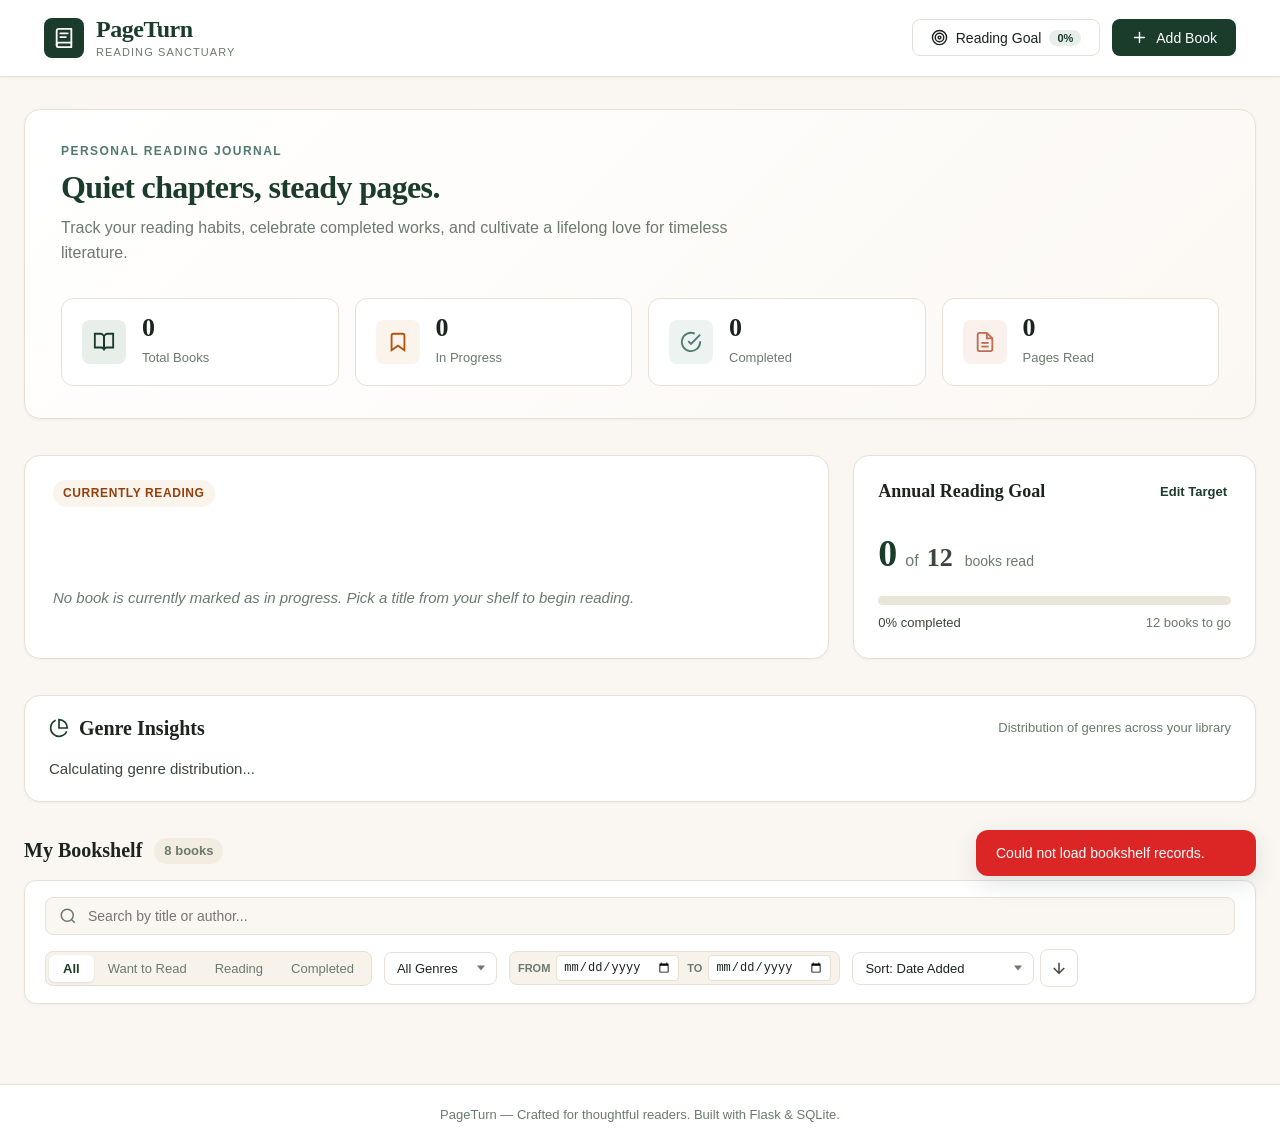
==== templates/index.html @ 0d8c264a "first commit" ====
<!DOCTYPE html>
<html lang="en">
<head>
  <meta charset="UTF-8">
  <meta name="viewport" content="width=device-width, initial-scale=1.0">
  <meta name="description" content="PageTurn — A curated personal reading tracker and bookshelf sanctuary.">
  <title>PageTurn — Reading & Book Tracker</title>
  <link rel="stylesheet" href="/static/css/style.css">
</head>
<body>
  <!-- Header / Navigation -->
  <header class="app-header">
    <div class="header-container">
      <div class="brand">
        <div class="brand-icon">
          <svg viewBox="0 0 24 24" fill="none" stroke="currentColor" stroke-width="2" stroke-linecap="round" stroke-linejoin="round">
            <path d="M4 19.5A2.5 2.5 0 0 1 6.5 17H20"></path>
            <path d="M6.5 2H20v20H6.5A2.5 2.5 0 0 1 4 19.5v-15A2.5 2.5 0 0 1 6.5 2z"></path>
            <path d="M8 7h8"></path>
            <path d="M8 11h6"></path>
          </svg>
        </div>
        <div class="brand-text">
          <h1 class="brand-title">PageTurn</h1>
          <span class="brand-subtitle">Reading Sanctuary</span>
        </div>
      </div>

      <nav class="header-nav">
        <button id="btn-open-goal" class="btn btn-secondary nav-action" title="Manage Reading Goal">
          <svg viewBox="0 0 24 24" fill="none" stroke="currentColor" stroke-width="2" stroke-linecap="round" stroke-linejoin="round">
            <circle cx="12" cy="12" r="10"></circle>
            <circle cx="12" cy="12" r="6"></circle>
            <circle cx="12" cy="12" r="2"></circle>
          </svg>
          <span class="nav-btn-text">Reading Goal</span>
          <span id="nav-goal-pill" class="badge-pill">0%</span>
        </button>

        <button id="btn-open-add-book" class="btn btn-primary nav-action" title="Add a new book">
          <svg viewBox="0 0 24 24" fill="none" stroke="currentColor" stroke-width="2" stroke-linecap="round" stroke-linejoin="round">
            <line x1="12" y1="5" x2="12" y2="19"></line>
            <line x1="5" y1="12" x2="19" y2="12"></line>
          </svg>
          <span class="nav-btn-text">Add Book</span>
        </button>
      </nav>
    </div>
  </header>

  <!-- Main Layout -->
  <main class="main-content">
    <div class="content-container">

      <!-- Hero & Welcome Section -->
      <section class="welcome-section" aria-label="Welcome and summary">
        <div class="welcome-text">
          <div class="welcome-eyebrow">Personal Reading Journal</div>
          <h2 class="welcome-headline">Quiet chapters, steady pages.</h2>
          <p class="welcome-desc">Track your reading habits, celebrate completed works, and cultivate a lifelong love for timeless literature.</p>
        </div>
        <div class="welcome-stats-overview">
          <div class="mini-stat-card">
            <div class="mini-stat-icon icon-forest">
              <svg viewBox="0 0 24 24" fill="none" stroke="currentColor" stroke-width="2"><path d="M2 3h6a4 4 0 0 1 4 4v14a3 3 0 0 0-3-3H2z"></path><path d="M22 3h-6a4 4 0 0 0-4 4v14a3 3 0 0 1 3-3h7z"></path></svg>
            </div>
            <div class="mini-stat-info">
              <span id="stat-total-books" class="mini-stat-number">0</span>
              <span class="mini-stat-label">Total Books</span>
            </div>
          </div>

          <div class="mini-stat-card">
            <div class="mini-stat-icon icon-amber">
              <svg viewBox="0 0 24 24" fill="none" stroke="currentColor" stroke-width="2"><path d="M19 21l-7-5-7 5V5a2 2 0 0 1 2-2h10a2 2 0 0 1 2 2z"></path></svg>
            </div>
            <div class="mini-stat-info">
              <span id="stat-reading-books" class="mini-stat-number">0</span>
              <span class="mini-stat-label">In Progress</span>
            </div>
          </div>

          <div class="mini-stat-card">
            <div class="mini-stat-icon icon-sage">
              <svg viewBox="0 0 24 24" fill="none" stroke="currentColor" stroke-width="2"><path d="M22 11.08V12a10 10 0 1 1-5.93-9.14"></path><polyline points="22 4 12 14.01 9 11.01"></polyline></svg>
            </div>
            <div class="mini-stat-info">
              <span id="stat-completed-books" class="mini-stat-number">0</span>
              <span class="mini-stat-label">Completed</span>
            </div>
          </div>

          <div class="mini-stat-card">
            <div class="mini-stat-icon icon-terracotta">
              <svg viewBox="0 0 24 24" fill="none" stroke="currentColor" stroke-width="2"><path d="M14 2H6a2 2 0 0 0-2 2v16a2 2 0 0 0 2 2h12a2 2 0 0 0 2-2V8z"></path><polyline points="14 2 14 8 20 8"></polyline><line x1="16" y1="13" x2="8" y2="13"></line><line x1="16" y1="17" x2="8" y2="17"></line></svg>
            </div>
            <div class="mini-stat-info">
              <span id="stat-pages-read" class="mini-stat-number">0</span>
              <span class="mini-stat-label">Pages Read</span>
            </div>
          </div>
        </div>
      </section>

      <!-- Dashboard Cards: Continue Reading + Goal & Genre Insights -->
      <section class="dashboard-grid">
        <!-- Continue Reading Hero Card -->
        <div id="continue-reading-card" class="featured-card">
          <div class="featured-card-header">
            <span class="featured-badge">Currently Reading</span>
            <span id="continue-reading-date" class="featured-meta"></span>
          </div>
          <div id="continue-reading-content" class="featured-card-body">
            <!-- Populated dynamically via JS -->
            <div class="featured-empty">
              <p>No book is currently marked as in progress. Pick a title from your shelf to begin reading.</p>
            </div>
          </div>
        </div>

        <!-- Reading Goal Card -->
        <div class="goal-widget-card">
          <div class="widget-header">
            <h3 class="widget-title">Annual Reading Goal</h3>
            <button id="btn-edit-goal-trigger" class="btn-text-action" title="Change Target">Edit Target</button>
          </div>
          <div class="goal-widget-body">
            <div class="goal-progress-container">
              <div class="goal-numbers">
                <span id="goal-completed-count" class="goal-big-num">0</span>
                <span class="goal-divider">of</span>
                <span id="goal-target-count" class="goal-target-num">12</span>
                <span class="goal-unit">books read</span>
              </div>
              <div class="progress-bar-track">
                <div id="goal-progress-fill" class="progress-bar-fill progress-forest" style="width: 0%;"></div>
              </div>
              <div class="goal-status-text">
                <span id="goal-percent-text">0% completed</span>
                <span id="goal-remaining-text" class="text-muted">12 books to go</span>
              </div>
            </div>
          </div>
        </div>
      </section>

      <!-- Genre Insights Section -->
      <section class="genre-insights-section">
        <div class="section-header-compact">
          <div class="section-title-wrap">
            <svg class="section-icon" viewBox="0 0 24 24" fill="none" stroke="currentColor" stroke-width="2"><path d="M21.21 15.89A10 10 0 1 1 8 2.83"></path><path d="M22 12A10 10 0 0 0 12 2v10z"></path></svg>
            <h3 class="section-title">Genre Insights</h3>
          </div>
          <span class="section-caption text-muted">Distribution of genres across your library</span>
        </div>
        <div id="genre-distribution-container" class="genre-chips-container">
          <!-- Populated by JavaScript from statistics API -->
          <div class="loading-placeholder">Calculating genre distribution...</div>
        </div>
      </section>

      <!-- Bookshelf Main Section -->
      <section class="bookshelf-section" aria-label="Personal Bookshelf">
        <div class="bookshelf-header">
          <div class="bookshelf-heading">
            <h3 class="section-title">My Bookshelf</h3>
            <span id="books-count-badge" class="count-badge">8 books</span>
          </div>

          <!-- Controls Bar -->
          <div class="bookshelf-controls">
            <!-- Search Field -->
            <div class="search-input-wrapper">
              <svg class="search-icon" viewBox="0 0 24 24" fill="none" stroke="currentColor" stroke-width="2">
                <circle cx="11" cy="11" r="8"></circle>
                <line x1="21" y1="21" x2="16.65" y2="16.65"></line>
              </svg>
              <input type="text" id="input-search" placeholder="Search by title or author..." autocomplete="off">
              <button id="btn-clear-search" class="btn-clear-icon" style="display: none;" title="Clear search">×</button>
            </div>

            <!-- Filters Group -->
            <div class="filters-cluster">
              <!-- Status Filter Pills -->
              <div class="segmented-control" role="tablist" aria-label="Filter by reading status">
                <button class="seg-btn active" data-status="all">All</button>
                <button class="seg-btn" data-status="Want to Read">Want to Read</button>
                <button class="seg-btn" data-status="Currently Reading">Reading</button>
                <button class="seg-btn" data-status="Completed">Completed</button>
              </div>

              <!-- Genre Select Filter -->
              <div class="select-wrapper">
                <select id="select-genre-filter" aria-label="Filter by Genre">
                  <option value="all">All Genres</option>
                  <option value="Fiction">Fiction</option>
                  <option value="Non-Fiction">Non-Fiction</option>
                  <option value="Sci-Fi">Sci-Fi</option>
                  <option value="Fantasy">Fantasy</option>
                  <option value="Romance">Romance</option>
                  <option value="Mystery">Mystery</option>
                  <option value="History">History</option>
                  <option value="Philosophy">Philosophy</option>
                  <option value="Biography">Biography</option>
                </select>
              </div>

              <!-- Date Range Filter -->
              <div class="date-range-cluster">
                <div class="date-input-wrap">
                  <label for="input-date-start" class="date-label">From</label>
                  <input type="date" id="input-date-start" title="Filter by date added start">
                </div>
                <div class="date-input-wrap">
                  <label for="input-date-end" class="date-label">To</label>
                  <input type="date" id="input-date-end" title="Filter by date added end">
                </div>
                <button id="btn-clear-dates" class="btn-sm btn-subtle" title="Clear Date Range" style="display: none;">Clear Dates</button>
              </div>

              <!-- Sort Field & Direction -->
              <div class="sort-cluster">
                <div class="select-wrapper">
                  <select id="select-sort-by" aria-label="Sort books by">
                    <option value="date_added">Sort: Date Added</option>
                    <option value="title">Sort: Title</option>
                    <option value="author">Sort: Author</option>
                    <option value="progress">Sort: Reading Progress</option>
                  </select>
                </div>
                <button id="btn-toggle-sort-order" class="btn-icon" data-order="desc" title="Toggle Ascending / Descending">
                  <svg id="icon-sort-desc" viewBox="0 0 24 24" fill="none" stroke="currentColor" stroke-width="2">
                    <line x1="12" y1="5" x2="12" y2="19"></line>
                    <polyline points="19 12 12 19 5 12"></polyline>
                  </svg>
                  <svg id="icon-sort-asc" viewBox="0 0 24 24" fill="none" stroke="currentColor" stroke-width="2" style="display: none;">
                    <line x1="12" y1="19" x2="12" y2="5"></line>
                    <polyline points="5 12 12 5 19 12"></polyline>
                  </svg>
                </button>
              </div>

              <!-- Reset All Filters -->
              <button id="btn-reset-filters" class="btn-sm btn-subtle" style="display: none;">Reset Filters</button>
            </div>
          </div>
        </div>

        <!-- Books Grid Container -->
        <div id="bookshelf-grid" class="books-grid" aria-live="polite">
          <!-- Populated by JavaScript -->
        </div>

        <!-- Empty State -->
        <div id="bookshelf-empty-state" class="empty-state-card" style="display: none;">
          <div class="empty-state-icon">
            <svg viewBox="0 0 24 24" fill="none" stroke="currentColor" stroke-width="1.5">
              <path d="M4 19.5A2.5 2.5 0 0 1 6.5 17H20"></path>
              <path d="M6.5 2H20v20H6.5A2.5 2.5 0 0 1 4 19.5v-15A2.5 2.5 0 0 1 6.5 2z"></path>
            </svg>
          </div>
          <h4 id="empty-state-title" class="empty-state-title">No books match your criteria</h4>
          <p id="empty-state-message" class="empty-state-desc">Try clearing your search query or relaxing your active filters to see your books.</p>
          <div class="empty-state-actions">
            <button id="btn-empty-clear-filters" class="btn btn-secondary">Clear All Filters</button>
            <button id="btn-empty-add-book" class="btn btn-primary">+ Add New Book</button>
          </div>
        </div>
      </section>

    </div>
  </main>

  <!-- Footer -->
  <footer class="app-footer">
    <div class="footer-container">
      <p class="footer-text">PageTurn — Crafted for thoughtful readers. Built with Flask &amp; SQLite.</p>
    </div>
  </footer>

  <!-- MODAL: Add / Edit Book -->
  <div id="modal-book" class="modal-backdrop" aria-hidden="true" role="dialog" aria-labelledby="modal-book-title">
    <div class="modal-sheet">
      <div class="modal-header">
        <h3 id="modal-book-title" class="modal-title">Add New Book</h3>
        <button id="btn-close-book-modal" class="modal-close-btn" aria-label="Close modal">&times;</button>
      </div>
      <form id="form-book" class="modal-body">
        <input type="hidden" id="book-form-id" value="">

        <div class="form-row">
          <div class="form-group flex-2">
            <label for="book-input-title" class="form-label">Book Title <span class="required">*</span></label>
            <input type="text" id="book-input-title" class="form-control" required placeholder="e.g. The Picture of Dorian Gray">
            <span class="form-error" id="error-title"></span>
          </div>
          <div class="form-group flex-2">
            <label for="book-input-author" class="form-label">Author <span class="required">*</span></label>
            <input type="text" id="book-input-author" class="form-control" required placeholder="e.g. Oscar Wilde">
            <span class="form-error" id="error-author"></span>
          </div>
        </div>

        <div class="form-row">
          <div class="form-group flex-1">
            <label for="book-input-genre" class="form-label">Genre <span class="required">*</span></label>
            <select id="book-input-genre" class="form-control" required>
              <option value="Fiction">Fiction</option>
              <option value="Non-Fiction">Non-Fiction</option>
              <option value="Sci-Fi">Sci-Fi</option>
              <option value="Fantasy">Fantasy</option>
              <option value="Romance">Romance</option>
              <option value="Mystery">Mystery</option>
              <option value="History">History</option>
              <option value="Philosophy">Philosophy</option>
              <option value="Biography">Biography</option>
            </select>
          </div>
          <div class="form-group flex-1">
            <label for="book-input-total-pages" class="form-label">Total Pages <span class="required">*</span></label>
            <input type="number" id="book-input-total-pages" class="form-control" min="1" max="50000" required placeholder="e.g. 320">
            <span class="form-error" id="error-total-pages"></span>
          </div>
          <div class="form-group flex-1">
            <label for="book-input-current-page" class="form-label">Current Page</label>
            <input type="number" id="book-input-current-page" class="form-control" min="0" value="0" placeholder="0">
            <span class="form-error" id="error-current-page"></span>
          </div>
        </div>

        <div class="form-row">
          <div class="form-group flex-1">
            <label for="book-input-status" class="form-label">Reading Status</label>
            <select id="book-input-status" class="form-control">
              <option value="Want to Read">Want to Read</option>
              <option value="Currently Reading">Currently Reading</option>
              <option value="Completed">Completed</option>
            </select>
          </div>
          <div class="form-group flex-1">
            <label for="book-input-date-added" class="form-label">Date Added</label>
            <input type="date" id="book-input-date-added" class="form-control">
          </div>
          <div class="form-group flex-1">
            <label for="book-input-rating" class="form-label">Rating (Optional)</label>
            <select id="book-input-rating" class="form-control">
              <option value="">No rating yet</option>
              <option value="5">⭐⭐⭐⭐⭐ (5 / 5)</option>
              <option value="4">⭐⭐⭐⭐ (4 / 5)</option>
              <option value="3">⭐⭐⭐ (3 / 5)</option>
              <option value="2">⭐⭐ (2 / 5)</option>
              <option value="1">⭐ (1 / 5)</option>
            </select>
          </div>
        </div>

        <div class="form-group">
          <label class="form-label">Cover Palette Style</label>
          <div class="cover-style-picker">
            <label class="style-choice">
              <input type="radio" name="cover_style" value="forest" checked>
              <span class="palette-swatch swatch-forest" title="Forest Green"></span>
              <span class="swatch-name">Forest</span>
            </label>
            <label class="style-choice">
              <input type="radio" name="cover_style" value="terracotta">
              <span class="palette-swatch swatch-terracotta" title="Terracotta"></span>
              <span class="swatch-name">Terracotta</span>
            </label>
            <label class="style-choice">
              <input type="radio" name="cover_style" value="navy">
              <span class="palette-swatch swatch-navy" title="Deep Navy"></span>
              <span class="swatch-name">Navy</span>
            </label>
            <label class="style-choice">
              <input type="radio" name="cover_style" value="amber">
              <span class="palette-swatch swatch-amber" title="Warm Amber"></span>
              <span class="swatch-name">Amber</span>
            </label>
            <label class="style-choice">
              <input type="radio" name="cover_style" value="plum">
              <span class="palette-swatch swatch-plum" title="Rich Plum"></span>
              <span class="swatch-name">Plum</span>
            </label>
            <label class="style-choice">
              <input type="radio" name="cover_style" value="sage">
              <span class="palette-swatch swatch-sage" title="Muted Sage"></span>
              <span class="swatch-name">Sage</span>
            </label>
            <label class="style-choice">
              <input type="radio" name="cover_style" value="slate">
              <span class="palette-swatch swatch-slate" title="Slate Gray"></span>
              <span class="swatch-name">Slate</span>
            </label>
          </div>
        </div>

        <div class="form-group">
          <label for="book-input-notes" class="form-label">Notes &amp; Reflections (Optional)</label>
          <textarea id="book-input-notes" class="form-control" rows="2" placeholder="Favorite quotes, key takeaways, or reading context..."></textarea>
        </div>

        <div class="modal-footer">
          <button type="button" id="btn-cancel-book-modal" class="btn btn-secondary">Cancel</button>
          <button type="submit" id="btn-save-book" class="btn btn-primary">Save Book</button>
        </div>
      </form>
    </div>
  </div>

  <!-- MODAL: Quick Update Progress -->
  <div id="modal-progress" class="modal-backdrop" aria-hidden="true" role="dialog" aria-labelledby="modal-progress-title">
    <div class="modal-sheet modal-sm">
      <div class="modal-header">
        <h3 id="modal-progress-title" class="modal-title">Update Reading Progress</h3>
        <button id="btn-close-progress-modal" class="modal-close-btn" aria-label="Close modal">&times;</button>
      </div>
      <form id="form-progress" class="modal-body">
        <input type="hidden" id="progress-book-id" value="">
        <div class="progress-modal-book-info">
          <h4 id="progress-book-title" class="progress-title">Book Title</h4>
          <span id="progress-book-author" class="progress-author text-muted">Author Name</span>
        </div>

        <div class="form-group">
          <div class="progress-preview-bar-wrap">
            <div class="progress-preview-labels">
              <span id="progress-preview-pages">Page 0 of 0</span>
              <span id="progress-preview-percent" class="fw-semibold">0%</span>
            </div>
            <div class="progress-bar-track">
              <div id="progress-preview-fill" class="progress-bar-fill progress-forest" style="width: 0%;"></div>
            </div>
          </div>
        </div>

        <div class="form-group">
          <label for="progress-input-page" class="form-label">Current Page Number</label>
          <input type="number" id="progress-input-page" class="form-control text-center text-lg" min="0" required>
          <span class="form-error" id="error-progress-page"></span>
        </div>

        <!-- Quick increment buttons -->
        <div class="quick-increment-buttons">
          <button type="button" class="btn-sm btn-subtle" onclick="adjustProgressPage(-20)">-20</button>
          <button type="button" class="btn-sm btn-subtle" onclick="adjustProgressPage(-5)">-5</button>
          <button type="button" class="btn-sm btn-subtle" onclick="adjustProgressPage(5)">+5</button>
          <button type="button" class="btn-sm btn-subtle" onclick="adjustProgressPage(20)">+20</button>
          <button type="button" class="btn-sm btn-subtle" onclick="setProgressPageToTotal()">Finish</button>
        </div>

        <div class="modal-footer">
          <button type="button" id="btn-cancel-progress-modal" class="btn btn-secondary">Cancel</button>
          <button type="submit" id="btn-save-progress" class="btn btn-primary">Save Progress</button>
        </div>
      </form>
    </div>
  </div>

  <!-- MODAL: Reading Goal -->
  <div id="modal-goal" class="modal-backdrop" aria-hidden="true" role="dialog" aria-labelledby="modal-goal-title">
    <div class="modal-sheet modal-sm">
      <div class="modal-header">
        <h3 id="modal-goal-title" class="modal-title">Reading Goal</h3>
        <button id="btn-close-goal-modal" class="modal-close-btn" aria-label="Close modal">&times;</button>
      </div>
      <form id="form-goal" class="modal-body">
        <p class="text-muted text-sm">Set your target number of books to complete for the year.</p>
        <div class="form-group">
          <label for="goal-input-target" class="form-label">Target Number of Books</label>
          <input type="number" id="goal-input-target" class="form-control text-center text-lg" min="1" max="1000" required value="12">
          <span class="form-error" id="error-goal-target"></span>
        </div>

        <div class="modal-footer">
          <button type="button" id="btn-cancel-goal-modal" class="btn btn-secondary">Cancel</button>
          <button type="submit" id="btn-save-goal" class="btn btn-primary">Update Goal</button>
        </div>
      </form>
    </div>
  </div>

  <!-- MODAL: Confirm Delete -->
  <div id="modal-delete" class="modal-backdrop" aria-hidden="true" role="dialog" aria-labelledby="modal-delete-title">
    <div class="modal-sheet modal-sm">
      <div class="modal-header">
        <h3 id="modal-delete-title" class="modal-title">Remove Book</h3>
        <button id="btn-close-delete-modal" class="modal-close-btn" aria-label="Close modal">&times;</button>
      </div>
      <div class="modal-body">
        <p>Are you sure you want to remove <strong id="delete-book-title"></strong> from your library? This action cannot be undone.</p>
        <input type="hidden" id="delete-book-id" value="">
      </div>
      <div class="modal-footer">
        <button type="button" id="btn-cancel-delete" class="btn btn-secondary">Cancel</button>
        <button type="button" id="btn-confirm-delete" class="btn btn-danger">Delete Book</button>
      </div>
    </div>
  </div>

  <!-- Toast Container -->
  <div id="toast-container" class="toast-container" aria-live="assertive"></div>

  <!-- Scripts -->
  <script src="/static/js/app.js"></script>
</body>
</html>
---- static/css/style.css ----
/* ==========================================================================
   PageTurn — Reading & Book Tracker Design System
   Visual Identity: Warm Ivory, Deep Forest Green, Muted Sage & Terracotta
   ========================================================================== */

:root {
  /* Surface & Background */
  --bg-page: #FAF7F2;
  --bg-surface: #FFFFFF;
  --bg-subtle: #F3ECE1;
  --bg-alt: #F7F3EB;
  --border-color: #E8E0D5;
  --border-focus: #52796F;

  /* Brand Typography & Ink */
  --text-main: #1D231F;
  --text-body: #3B463E;
  --text-muted: #6B7A6F;
  --text-subtle: #94A398;
  --text-on-dark: #FFFFFF;

  /* Primary Palette */
  --forest-primary: #1B3B2B;
  --forest-hover: #142E21;
  --forest-light: #E8EFEA;
  
  --sage-accent: #52796F;
  --sage-hover: #3E5F56;
  --sage-light: #EDF3F0;

  --terracotta-accent: #C06C54;
  --terracotta-hover: #A65741;
  --terracotta-light: #FAF0EC;

  --amber-accent: #D4A373;
  --amber-light: #FAF4ED;

  /* Status Tokens */
  --status-want-bg: #EAEFF2;
  --status-want-text: #334E68;
  --status-reading-bg: #FEF3C7;
  --status-reading-text: #92400E;
  --status-completed-bg: #DCFCE7;
  --status-completed-text: #166534;

  /* Cover Palette Variations */
  --cover-forest: #1B3B2B;
  --cover-terracotta: #A84E38;
  --cover-navy: #1E3048;
  --cover-amber: #B87D3B;
  --cover-plum: #5A2A4A;
  --cover-sage: #456B5F;
  --cover-slate: #3B4856;

  /* Typography */
  --font-serif: "Newsreader", "Playfair Display", "Merriweather", "Georgia", serif;
  --font-sans: "Inter", -apple-system, BlinkMacSystemFont, "Segoe UI", Roboto, Helvetica, Arial, sans-serif;

  /* Shadows & Radii */
  --radius-xs: 4px;
  --radius-sm: 8px;
  --radius-md: 12px;
  --radius-lg: 16px;
  --radius-xl: 20px;
  --radius-pill: 9999px;

  --shadow-sm: 0 1px 3px rgba(27, 59, 43, 0.05);
  --shadow-md: 0 4px 12px rgba(27, 59, 43, 0.08);
  --shadow-lg: 0 8px 24px rgba(27, 59, 43, 0.12);
  --shadow-cover: 2px 4px 12px rgba(0, 0, 0, 0.18), -1px 0 3px rgba(0, 0, 0, 0.1);

  --transition-fast: 0.15s ease;
  --transition-normal: 0.25s ease;
}

/* Base Reset & Document */
*, *::before, *::after {
  box-sizing: border-box;
  margin: 0;
  padding: 0;
}

body {
  font-family: var(--font-sans);
  background-color: var(--bg-page);
  color: var(--text-body);
  line-height: 1.6;
  font-size: 15px;
  min-height: 100vh;
  display: flex;
  flex-direction: column;
  -webkit-font-smoothing: antialiased;
}

/* Typography Helpers */
h1, h2, h3, h4, .serif-title {
  font-family: var(--font-serif);
  color: var(--text-main);
  font-weight: 600;
  line-height: 1.25;
}

.text-muted {
  color: var(--text-muted);
}

.text-sm {
  font-size: 13px;
}

.text-lg {
  font-size: 18px;
}

.text-center {
  text-align: center;
}

.fw-semibold {
  font-weight: 600;
}

/* Header */
.app-header {
  background: var(--bg-surface);
  border-bottom: 1px solid var(--border-color);
  position: sticky;
  top: 0;
  z-index: 50;
  box-shadow: var(--shadow-sm);
}

.header-container {
  max-width: 1240px;
  margin: 0 auto;
  padding: 14px 24px;
  display: flex;
  align-items: center;
  justify-content: space-between;
}

.brand {
  display: flex;
  align-items: center;
  gap: 12px;
  text-decoration: none;
}

.brand-icon {
  width: 40px;
  height: 40px;
  border-radius: var(--radius-sm);
  background: var(--forest-primary);
  color: #FFFFFF;
  display: flex;
  align-items: center;
  justify-content: center;
}

.brand-icon svg {
  width: 22px;
  height: 22px;
}

.brand-title {
  font-size: 24px;
  letter-spacing: -0.02em;
  color: var(--forest-primary);
}

.brand-subtitle {
  font-size: 11px;
  text-transform: uppercase;
  letter-spacing: 0.1em;
  color: var(--text-muted);
  display: block;
}

.header-nav {
  display: flex;
  align-items: center;
  gap: 12px;
}

.nav-action {
  display: inline-flex;
  align-items: center;
  gap: 8px;
  padding: 8px 16px;
  font-size: 14px;
  border-radius: var(--radius-pill);
}

.nav-action svg {
  width: 17px;
  height: 17px;
}

.badge-pill {
  background: var(--forest-light);
  color: var(--forest-primary);
  font-size: 11px;
  font-weight: 700;
  padding: 2px 8px;
  border-radius: var(--radius-pill);
}

/* Buttons */
.btn {
  display: inline-flex;
  align-items: center;
  justify-content: center;
  font-family: var(--font-sans);
  font-weight: 500;
  font-size: 14px;
  padding: 9px 18px;
  border-radius: var(--radius-sm);
  border: 1px solid transparent;
  cursor: pointer;
  transition: all var(--transition-fast);
  text-decoration: none;
}

.btn-primary {
  background-color: var(--forest-primary);
  color: #FFFFFF;
}

.btn-primary:hover {
  background-color: var(--forest-hover);
  box-shadow: var(--shadow-sm);
}

.btn-secondary {
  background-color: var(--bg-surface);
  border-color: var(--border-color);
  color: var(--text-main);
}

.btn-secondary:hover {
  background-color: var(--bg-subtle);
  border-color: #D6CBC0;
}

.btn-subtle {
  background: transparent;
  border: 1px solid var(--border-color);
  color: var(--text-body);
}

.btn-subtle:hover {
  background-color: var(--bg-subtle);
}

.btn-danger {
  background-color: #DC2626;
  color: #FFFFFF;
}

.btn-danger:hover {
  background-color: #B91C1C;
}

.btn-sm {
  padding: 6px 12px;
  font-size: 12px;
  border-radius: var(--radius-sm);
  cursor: pointer;
  font-weight: 500;
}

.btn-icon {
  width: 38px;
  height: 38px;
  display: inline-flex;
  align-items: center;
  justify-content: center;
  border: 1px solid var(--border-color);
  background: var(--bg-surface);
  border-radius: var(--radius-sm);
  cursor: pointer;
  color: var(--text-body);
  transition: all var(--transition-fast);
}

.btn-icon:hover {
  background: var(--bg-subtle);
}

.btn-icon svg {
  width: 18px;
  height: 18px;
}

.btn-text-action {
  background: none;
  border: none;
  color: var(--forest-primary);
  font-weight: 600;
  font-size: 13px;
  cursor: pointer;
  padding: 4px;
}

.btn-text-action:hover {
  text-decoration: underline;
}

/* Layout */
.main-content {
  flex: 1;
  padding: 32px 24px 60px;
}

.content-container {
  max-width: 1240px;
  margin: 0 auto;
  display: flex;
  flex-direction: column;
  gap: 36px;
}

/* Welcome Section */
.welcome-section {
  display: flex;
  flex-direction: column;
  gap: 24px;
  background: linear-gradient(135deg, #FFFFFF 0%, #FBF8F3 100%);
  border: 1px solid var(--border-color);
  border-radius: var(--radius-lg);
  padding: 32px 36px;
  box-shadow: var(--shadow-sm);
}

.welcome-eyebrow {
  font-size: 12px;
  text-transform: uppercase;
  letter-spacing: 0.12em;
  color: var(--sage-accent);
  font-weight: 600;
  margin-bottom: 6px;
}

.welcome-headline {
  font-size: 32px;
  letter-spacing: -0.02em;
  margin-bottom: 8px;
  color: var(--forest-primary);
}

.welcome-desc {
  color: var(--text-muted);
  max-width: 680px;
  font-size: 16px;
}

.welcome-stats-overview {
  display: grid;
  grid-template-columns: repeat(auto-fit, minmax(200px, 1fr));
  gap: 16px;
  margin-top: 8px;
}

.mini-stat-card {
  background: var(--bg-surface);
  border: 1px solid var(--border-color);
  border-radius: var(--radius-md);
  padding: 16px 20px;
  display: flex;
  align-items: center;
  gap: 16px;
  transition: transform var(--transition-fast), box-shadow var(--transition-fast);
}

.mini-stat-card:hover {
  transform: translateY(-2px);
  box-shadow: var(--shadow-md);
}

.mini-stat-icon {
  width: 44px;
  height: 44px;
  border-radius: var(--radius-sm);
  display: flex;
  align-items: center;
  justify-content: center;
  flex-shrink: 0;
}

.mini-stat-icon svg {
  width: 22px;
  height: 22px;
}

.icon-forest { background: var(--forest-light); color: var(--forest-primary); }
.icon-amber { background: var(--amber-light); color: #B45309; }
.icon-sage { background: var(--sage-light); color: var(--sage-accent); }
.icon-terracotta { background: var(--terracotta-light); color: var(--terracotta-accent); }

.mini-stat-number {
  font-family: var(--font-serif);
  font-size: 26px;
  font-weight: 600;
  color: var(--text-main);
  line-height: 1;
  display: block;
  margin-bottom: 4px;
}

.mini-stat-label {
  font-size: 13px;
  color: var(--text-muted);
  font-weight: 500;
}

/* Dashboard Grid: Continue Reading & Goal */
.dashboard-grid {
  display: grid;
  grid-template-columns: 2fr 1fr;
  gap: 24px;
}

@media (max-width: 900px) {
  .dashboard-grid {
    grid-template-columns: 1fr;
  }
}

.featured-card {
  background: var(--bg-surface);
  border: 1px solid var(--border-color);
  border-radius: var(--radius-lg);
  padding: 24px 28px;
  box-shadow: var(--shadow-sm);
  display: flex;
  flex-direction: column;
  justify-content: space-between;
}

.featured-card-header {
  display: flex;
  align-items: center;
  justify-content: space-between;
  margin-bottom: 20px;
}

.featured-badge {
  background: var(--amber-light);
  color: #92400E;
  font-size: 12px;
  font-weight: 700;
  text-transform: uppercase;
  letter-spacing: 0.05em;
  padding: 4px 10px;
  border-radius: var(--radius-pill);
}

.featured-meta {
  font-size: 12px;
  color: var(--text-muted);
}

.featured-card-body {
  display: flex;
  gap: 24px;
  align-items: center;
}

.featured-empty {
  padding: 24px 0;
  color: var(--text-muted);
  font-style: italic;
}

.featured-book-item {
  display: flex;
  gap: 24px;
  width: 100%;
}

.featured-book-cover {
  width: 110px;
  height: 160px;
  border-radius: 4px;
  flex-shrink: 0;
  box-shadow: var(--shadow-cover);
  display: flex;
  flex-direction: column;
  justify-content: space-between;
  padding: 12px;
  color: #FFFFFF;
  position: relative;
  overflow: hidden;
}

.featured-book-info {
  flex: 1;
  display: flex;
  flex-direction: column;
  justify-content: center;
  gap: 8px;
}

.featured-book-title {
  font-size: 22px;
  color: var(--forest-primary);
}

.featured-book-author {
  font-size: 14px;
  color: var(--text-muted);
}

.featured-book-progress-wrap {
  margin: 8px 0 14px;
}

.featured-progress-stats {
  display: flex;
  justify-content: space-between;
  font-size: 13px;
  margin-bottom: 6px;
}

/* Goal Card */
.goal-widget-card {
  background: var(--bg-surface);
  border: 1px solid var(--border-color);
  border-radius: var(--radius-lg);
  padding: 24px;
  box-shadow: var(--shadow-sm);
  display: flex;
  flex-direction: column;
  justify-content: space-between;
}

.widget-header {
  display: flex;
  align-items: center;
  justify-content: space-between;
  margin-bottom: 20px;
}

.widget-title {
  font-size: 18px;
}

.goal-numbers {
  display: flex;
  align-items: baseline;
  gap: 8px;
  margin-bottom: 12px;
}

.goal-big-num {
  font-family: var(--font-serif);
  font-size: 38px;
  font-weight: 700;
  color: var(--forest-primary);
}

.goal-divider {
  color: var(--text-muted);
  font-size: 16px;
}

.goal-target-num {
  font-family: var(--font-serif);
  font-size: 26px;
  font-weight: 600;
  color: var(--text-body);
}

.goal-unit {
  font-size: 14px;
  color: var(--text-muted);
  margin-left: 4px;
}

.goal-status-text {
  display: flex;
  justify-content: space-between;
  font-size: 13px;
  font-weight: 500;
  margin-top: 8px;
}

/* Progress Bars */
.progress-bar-track {
  width: 100%;
  height: 9px;
  background: #EBE4D8;
  border-radius: var(--radius-pill);
  overflow: hidden;
  position: relative;
}

.progress-bar-fill {
  height: 100%;
  border-radius: var(--radius-pill);
  transition: width 0.4s ease;
}

.progress-forest { background-color: var(--forest-primary); }
.progress-amber { background-color: #D97706; }
.progress-completed { background-color: #166534; }

/* Genre Insights Section */
.genre-insights-section {
  background: var(--bg-surface);
  border: 1px solid var(--border-color);
  border-radius: var(--radius-lg);
  padding: 20px 24px;
  box-shadow: var(--shadow-sm);
}

.section-header-compact {
  display: flex;
  align-items: center;
  justify-content: space-between;
  margin-bottom: 16px;
  flex-wrap: wrap;
  gap: 8px;
}

.section-title-wrap {
  display: flex;
  align-items: center;
  gap: 10px;
}

.section-icon {
  width: 20px;
  height: 20px;
  color: var(--forest-primary);
}

.section-title {
  font-size: 20px;
}

.section-caption {
  font-size: 13px;
}

.genre-chips-container {
  display: flex;
  flex-wrap: wrap;
  gap: 12px;
}

.genre-chip {
  background: var(--bg-alt);
  border: 1px solid var(--border-color);
  border-radius: var(--radius-sm);
  padding: 8px 14px;
  display: flex;
  align-items: center;
  gap: 10px;
  font-size: 13px;
  font-weight: 500;
  color: var(--text-body);
  transition: all var(--transition-fast);
}

.genre-chip:hover {
  background: var(--bg-subtle);
  border-color: #D6CBC0;
}

.genre-chip-badge {
  background: var(--forest-primary);
  color: #FFFFFF;
  font-size: 11px;
  font-weight: 700;
  padding: 2px 7px;
  border-radius: var(--radius-pill);
}

/* Bookshelf Main */
.bookshelf-section {
  display: flex;
  flex-direction: column;
  gap: 20px;
}

.bookshelf-header {
  display: flex;
  flex-direction: column;
  gap: 16px;
}

.bookshelf-heading {
  display: flex;
  align-items: center;
  gap: 12px;
}

.count-badge {
  background: var(--bg-subtle);
  color: var(--text-muted);
  font-size: 13px;
  font-weight: 600;
  padding: 3px 10px;
  border-radius: var(--radius-pill);
}

/* Controls Bar */
.bookshelf-controls {
  display: flex;
  flex-direction: column;
  gap: 14px;
  background: var(--bg-surface);
  border: 1px solid var(--border-color);
  border-radius: var(--radius-md);
  padding: 16px 20px;
  box-shadow: var(--shadow-sm);
}

.search-input-wrapper {
  position: relative;
  display: flex;
  align-items: center;
}

.search-icon {
  position: absolute;
  left: 14px;
  width: 18px;
  height: 18px;
  color: var(--text-muted);
  pointer-events: none;
}

.search-input-wrapper input {
  width: 100%;
  padding: 10px 38px 10px 42px;
  font-size: 14px;
  border: 1px solid var(--border-color);
  border-radius: var(--radius-sm);
  background: var(--bg-page);
  color: var(--text-main);
  outline: none;
  transition: border-color var(--transition-fast);
}

.search-input-wrapper input:focus {
  border-color: var(--forest-primary);
  background: #FFFFFF;
}

.btn-clear-icon {
  position: absolute;
  right: 12px;
  background: none;
  border: none;
  font-size: 18px;
  color: var(--text-muted);
  cursor: pointer;
  line-height: 1;
}

.filters-cluster {
  display: flex;
  flex-wrap: wrap;
  align-items: center;
  gap: 12px;
}

/* Segmented Control */
.segmented-control {
  display: inline-flex;
  background: var(--bg-alt);
  padding: 3px;
  border-radius: var(--radius-sm);
  border: 1px solid var(--border-color);
}

.seg-btn {
  background: none;
  border: none;
  padding: 6px 14px;
  font-size: 13px;
  font-weight: 500;
  color: var(--text-muted);
  border-radius: 6px;
  cursor: pointer;
  transition: all var(--transition-fast);
}

.seg-btn.active {
  background: #FFFFFF;
  color: var(--forest-primary);
  font-weight: 600;
  box-shadow: 0 1px 3px rgba(0, 0, 0, 0.08);
}

/* Select Dropdown */
.select-wrapper {
  position: relative;
}

.select-wrapper select {
  appearance: none;
  background: var(--bg-surface);
  border: 1px solid var(--border-color);
  border-radius: var(--radius-sm);
  padding: 8px 32px 8px 12px;
  font-size: 13px;
  color: var(--text-main);
  cursor: pointer;
  outline: none;
}

.select-wrapper select:focus {
  border-color: var(--forest-primary);
}

.select-wrapper::after {
  content: "";
  position: absolute;
  right: 12px;
  top: 50%;
  transform: translateY(-50%);
  width: 0;
  height: 0;
  border-left: 4px solid transparent;
  border-right: 4px solid transparent;
  border-top: 5px solid var(--text-muted);
  pointer-events: none;
}

/* Date Range Cluster */
.date-range-cluster {
  display: flex;
  align-items: center;
  gap: 8px;
  background: var(--bg-alt);
  padding: 3px 8px;
  border: 1px solid var(--border-color);
  border-radius: var(--radius-sm);
}

.date-input-wrap {
  display: flex;
  align-items: center;
  gap: 6px;
}

.date-label {
  font-size: 11px;
  text-transform: uppercase;
  color: var(--text-muted);
  font-weight: 600;
}

.date-input-wrap input[type="date"] {
  border: 1px solid var(--border-color);
  border-radius: 4px;
  background: #FFFFFF;
  padding: 4px 6px;
  font-size: 12px;
  color: var(--text-main);
  outline: none;
}

/* Sort Cluster */
.sort-cluster {
  display: flex;
  align-items: center;
  gap: 6px;
}

/* Books Grid */
.books-grid {
  display: grid;
  grid-template-columns: repeat(auto-fill, minmax(280px, 1fr));
  gap: 24px;
}

/* Book Card */
.book-card {
  background: var(--bg-surface);
  border: 1px solid var(--border-color);
  border-radius: var(--radius-md);
  overflow: hidden;
  display: flex;
  flex-direction: column;
  transition: transform var(--transition-fast), box-shadow var(--transition-fast);
  box-shadow: var(--shadow-sm);
  position: relative;
}

.book-card:hover {
  transform: translateY(-4px);
  box-shadow: var(--shadow-md);
  border-color: #D6CBC0;
}

/* Local CSS Book Cover Placeholder */
.book-card-cover {
  height: 180px;
  position: relative;
  display: flex;
  flex-direction: column;
  justify-content: space-between;
  padding: 16px 20px;
  color: #FFFFFF;
  overflow: hidden;
  box-shadow: inset 0 -10px 20px rgba(0, 0, 0, 0.2);
}

/* Subtle book spine border effect on left */
.book-card-cover::before {
  content: "";
  position: absolute;
  top: 0;
  left: 0;
  bottom: 0;
  width: 8px;
  background: rgba(0, 0, 0, 0.18);
  border-right: 1px solid rgba(255, 255, 255, 0.15);
}

/* Embossed gold/silver accent rule */
.book-card-cover::after {
  content: "";
  position: absolute;
  top: 14px;
  right: 14px;
  bottom: 14px;
  left: 18px;
  border: 1px solid rgba(255, 255, 255, 0.18);
  pointer-events: none;
  border-radius: 2px;
}

.cover-forest { background: linear-gradient(145deg, #16382C, #254E3D); }
.cover-terracotta { background: linear-gradient(145deg, #9C4530, #C26B54); }
.cover-navy { background: linear-gradient(145deg, #172738, #283F57); }
.cover-amber { background: linear-gradient(145deg, #9A662C, #C48E4B); }
.cover-plum { background: linear-gradient(145deg, #4A223D, #6B3459); }
.cover-sage { background: linear-gradient(145deg, #37544C, #52796F); }
.cover-slate { background: linear-gradient(145deg, #2E3844, #445363); }

.cover-genre-tag {
  align-self: flex-start;
  font-size: 10px;
  text-transform: uppercase;
  letter-spacing: 0.1em;
  background: rgba(255, 255, 255, 0.2);
  backdrop-filter: blur(4px);
  padding: 3px 8px;
  border-radius: var(--radius-pill);
  font-weight: 600;
  z-index: 2;
}

.cover-title-group {
  z-index: 2;
  margin-top: auto;
}

.cover-book-title {
  font-family: var(--font-serif);
  font-size: 17px;
  font-weight: 600;
  line-height: 1.25;
  color: #FFFFFF;
  margin-bottom: 4px;
  text-shadow: 0 1px 3px rgba(0, 0, 0, 0.3);
}

.cover-book-author {
  font-size: 12px;
  color: rgba(255, 255, 255, 0.85);
  font-weight: 400;
}

/* Card Body */
.book-card-body {
  padding: 16px;
  display: flex;
  flex-direction: column;
  gap: 12px;
  flex: 1;
}

.book-card-meta-top {
  display: flex;
  align-items: center;
  justify-content: space-between;
}

.status-badge {
  font-size: 11px;
  font-weight: 600;
  padding: 3px 8px;
  border-radius: var(--radius-pill);
}

.status-want { background: var(--status-want-bg); color: var(--status-want-text); }
.status-reading { background: var(--status-reading-bg); color: var(--status-reading-text); }
.status-completed { background: var(--status-completed-bg); color: var(--status-completed-text); }

.book-card-rating {
  font-size: 12px;
  color: #D97706;
}

.book-card-date {
  font-size: 11px;
  color: var(--text-muted);
}

.book-card-progress {
  display: flex;
  flex-direction: column;
  gap: 6px;
}

.progress-labels {
  display: flex;
  justify-content: space-between;
  font-size: 12px;
  color: var(--text-body);
}

.progress-pct {
  font-weight: 600;
  color: var(--forest-primary);
}

.book-card-actions {
  display: flex;
  gap: 8px;
  margin-top: auto;
  padding-top: 10px;
  border-top: 1px solid var(--border-color);
}

.btn-card-action {
  flex: 1;
  padding: 6px 10px;
  font-size: 12px;
  font-weight: 500;
  border-radius: var(--radius-sm);
  border: 1px solid var(--border-color);
  background: var(--bg-surface);
  color: var(--text-body);
  cursor: pointer;
  display: inline-flex;
  align-items: center;
  justify-content: center;
  gap: 4px;
  transition: all var(--transition-fast);
}

.btn-card-action:hover {
  background: var(--bg-subtle);
  border-color: #D6CBC0;
}

.btn-card-action.btn-update {
  background: var(--forest-light);
  color: var(--forest-primary);
  border-color: transparent;
  font-weight: 600;
}

.btn-card-action.btn-update:hover {
  background: #D8E5DC;
}

.btn-card-action.btn-delete:hover {
  background: #FEE2E2;
  color: #DC2626;
  border-color: #FCA5A5;
}

/* Empty State */
.empty-state-card {
  background: var(--bg-surface);
  border: 1px dashed var(--border-color);
  border-radius: var(--radius-lg);
  padding: 48px 24px;
  text-align: center;
  display: flex;
  flex-direction: column;
  align-items: center;
  gap: 12px;
  max-width: 520px;
  margin: 20px auto;
}

.empty-state-icon {
  width: 56px;
  height: 56px;
  border-radius: var(--radius-pill);
  background: var(--bg-subtle);
  color: var(--text-muted);
  display: flex;
  align-items: center;
  justify-content: center;
}

.empty-state-icon svg {
  width: 28px;
  height: 28px;
}

.empty-state-title {
  font-size: 20px;
  color: var(--text-main);
}

.empty-state-desc {
  font-size: 14px;
  color: var(--text-muted);
  max-width: 360px;
}

.empty-state-actions {
  display: flex;
  gap: 12px;
  margin-top: 12px;
}

/* Modals */
.modal-backdrop {
  position: fixed;
  inset: 0;
  background: rgba(18, 30, 24, 0.45);
  backdrop-filter: blur(4px);
  z-index: 100;
  display: none;
  align-items: center;
  justify-content: center;
  padding: 16px;
  opacity: 0;
  transition: opacity var(--transition-normal);
}

.modal-backdrop.open {
  display: flex;
  opacity: 1;
}

.modal-sheet {
  background: var(--bg-surface);
  border: 1px solid var(--border-color);
  border-radius: var(--radius-lg);
  width: 100%;
  max-width: 640px;
  max-height: 90vh;
  overflow-y: auto;
  box-shadow: var(--shadow-lg);
  display: flex;
  flex-direction: column;
  transform: translateY(10px);
  transition: transform var(--transition-normal);
}

.modal-backdrop.open .modal-sheet {
  transform: translateY(0);
}

.modal-sheet.modal-sm {
  max-width: 440px;
}

.modal-header {
  padding: 18px 24px;
  border-bottom: 1px solid var(--border-color);
  display: flex;
  align-items: center;
  justify-content: space-between;
}

.modal-title {
  font-size: 20px;
}

.modal-close-btn {
  background: none;
  border: none;
  font-size: 24px;
  color: var(--text-muted);
  cursor: pointer;
  line-height: 1;
  padding: 4px;
}

.modal-close-btn:hover {
  color: var(--text-main);
}

.modal-body {
  padding: 24px;
  display: flex;
  flex-direction: column;
  gap: 16px;
}

.modal-footer {
  display: flex;
  align-items: center;
  justify-content: flex-end;
  gap: 12px;
  margin-top: 8px;
}

/* Form Controls */
.form-row {
  display: flex;
  gap: 16px;
}

@media (max-width: 600px) {
  .form-row {
    flex-direction: column;
    gap: 16px;
  }
}

.flex-1 { flex: 1; }
.flex-2 { flex: 2; }

.form-group {
  display: flex;
  flex-direction: column;
  gap: 6px;
}

.form-label {
  font-size: 13px;
  font-weight: 500;
  color: var(--text-body);
}

.required {
  color: #DC2626;
}

.form-control {
  font-family: var(--font-sans);
  font-size: 14px;
  padding: 9px 12px;
  border: 1px solid var(--border-color);
  border-radius: var(--radius-sm);
  background: var(--bg-surface);
  color: var(--text-main);
  outline: none;
  transition: border-color var(--transition-fast);
}

.form-control:focus {
  border-color: var(--forest-primary);
  box-shadow: 0 0 0 2px var(--forest-light);
}

.form-error {
  font-size: 12px;
  color: #DC2626;
  min-height: 16px;
}

/* Style Picker */
.cover-style-picker {
  display: flex;
  flex-wrap: wrap;
  gap: 10px;
  margin-top: 4px;
}

.style-choice {
  display: flex;
  align-items: center;
  gap: 6px;
  cursor: pointer;
  font-size: 12px;
  padding: 4px 8px;
  border: 1px solid var(--border-color);
  border-radius: var(--radius-sm);
  background: var(--bg-surface);
}

.style-choice input[type="radio"] {
  display: none;
}

.style-choice:has(input[type="radio"]:checked) {
  border-color: var(--forest-primary);
  background: var(--forest-light);
  font-weight: 600;
}

.palette-swatch {
  width: 14px;
  height: 14px;
  border-radius: var(--radius-pill);
}

.swatch-forest { background: var(--cover-forest); }
.swatch-terracotta { background: var(--cover-terracotta); }
.swatch-navy { background: var(--cover-navy); }
.swatch-amber { background: var(--cover-amber); }
.swatch-plum { background: var(--cover-plum); }
.swatch-sage { background: var(--cover-sage); }
.swatch-slate { background: var(--cover-slate); }

/* Progress Modal Helpers */
.progress-modal-book-info {
  background: var(--bg-alt);
  border: 1px solid var(--border-color);
  border-radius: var(--radius-sm);
  padding: 12px 16px;
}

.progress-title {
  font-size: 16px;
}

.progress-preview-labels {
  display: flex;
  justify-content: space-between;
  font-size: 13px;
  margin-bottom: 6px;
}

.quick-increment-buttons {
  display: flex;
  gap: 8px;
  justify-content: center;
}

/* Toasts */
.toast-container {
  position: fixed;
  bottom: 24px;
  right: 24px;
  z-index: 200;
  display: flex;
  flex-direction: column;
  gap: 10px;
}

.toast {
  background: var(--forest-primary);
  color: #FFFFFF;
  padding: 12px 20px;
  border-radius: var(--radius-md);
  box-shadow: var(--shadow-lg);
  font-size: 14px;
  display: flex;
  align-items: center;
  gap: 10px;
  animation: slideInToast 0.3s ease;
  min-width: 280px;
  max-width: 420px;
}

.toast.toast-error {
  background: #DC2626;
}

@keyframes slideInToast {
  from {
    opacity: 0;
    transform: translateY(20px);
  }
  to {
    opacity: 1;
    transform: translateY(0);
  }
}

/* Footer */
.app-footer {
  border-top: 1px solid var(--border-color);
  background: var(--bg-surface);
  padding: 20px 24px;
  margin-top: auto;
}

.footer-container {
  max-width: 1240px;
  margin: 0 auto;
  text-align: center;
}

.footer-text {
  font-size: 13px;
  color: var(--text-muted);
}

/* Error Pages */
.error-page-body {
  display: flex;
  align-items: center;
  justify-content: center;
  min-height: 100vh;
  padding: 24px;
}

.error-card {
  background: var(--bg-surface);
  border: 1px solid var(--border-color);
  border-radius: var(--radius-lg);
  padding: 48px;
  text-align: center;
  max-width: 440px;
  box-shadow: var(--shadow-md);
}

.error-icon {
  font-size: 48px;
  margin-bottom: 16px;
}

.error-card h1 {
  font-size: 56px;
  color: var(--forest-primary);
  margin-bottom: 8px;
}

.error-card h2 {
  font-size: 22px;
  margin-bottom: 12px;
}

.error-card p {
  color: var(--text-muted);
  margin-bottom: 24px;
}

/* Responsiveness */
@media (max-width: 768px) {
  .welcome-section {
    padding: 24px 20px;
  }
  .welcome-headline {
    font-size: 26px;
  }
  .header-container {
    padding: 12px 16px;
  }
  .main-content {
    padding: 20px 16px 40px;
  }
  .date-range-cluster {
    width: 100%;
    justify-content: space-between;
  }
}
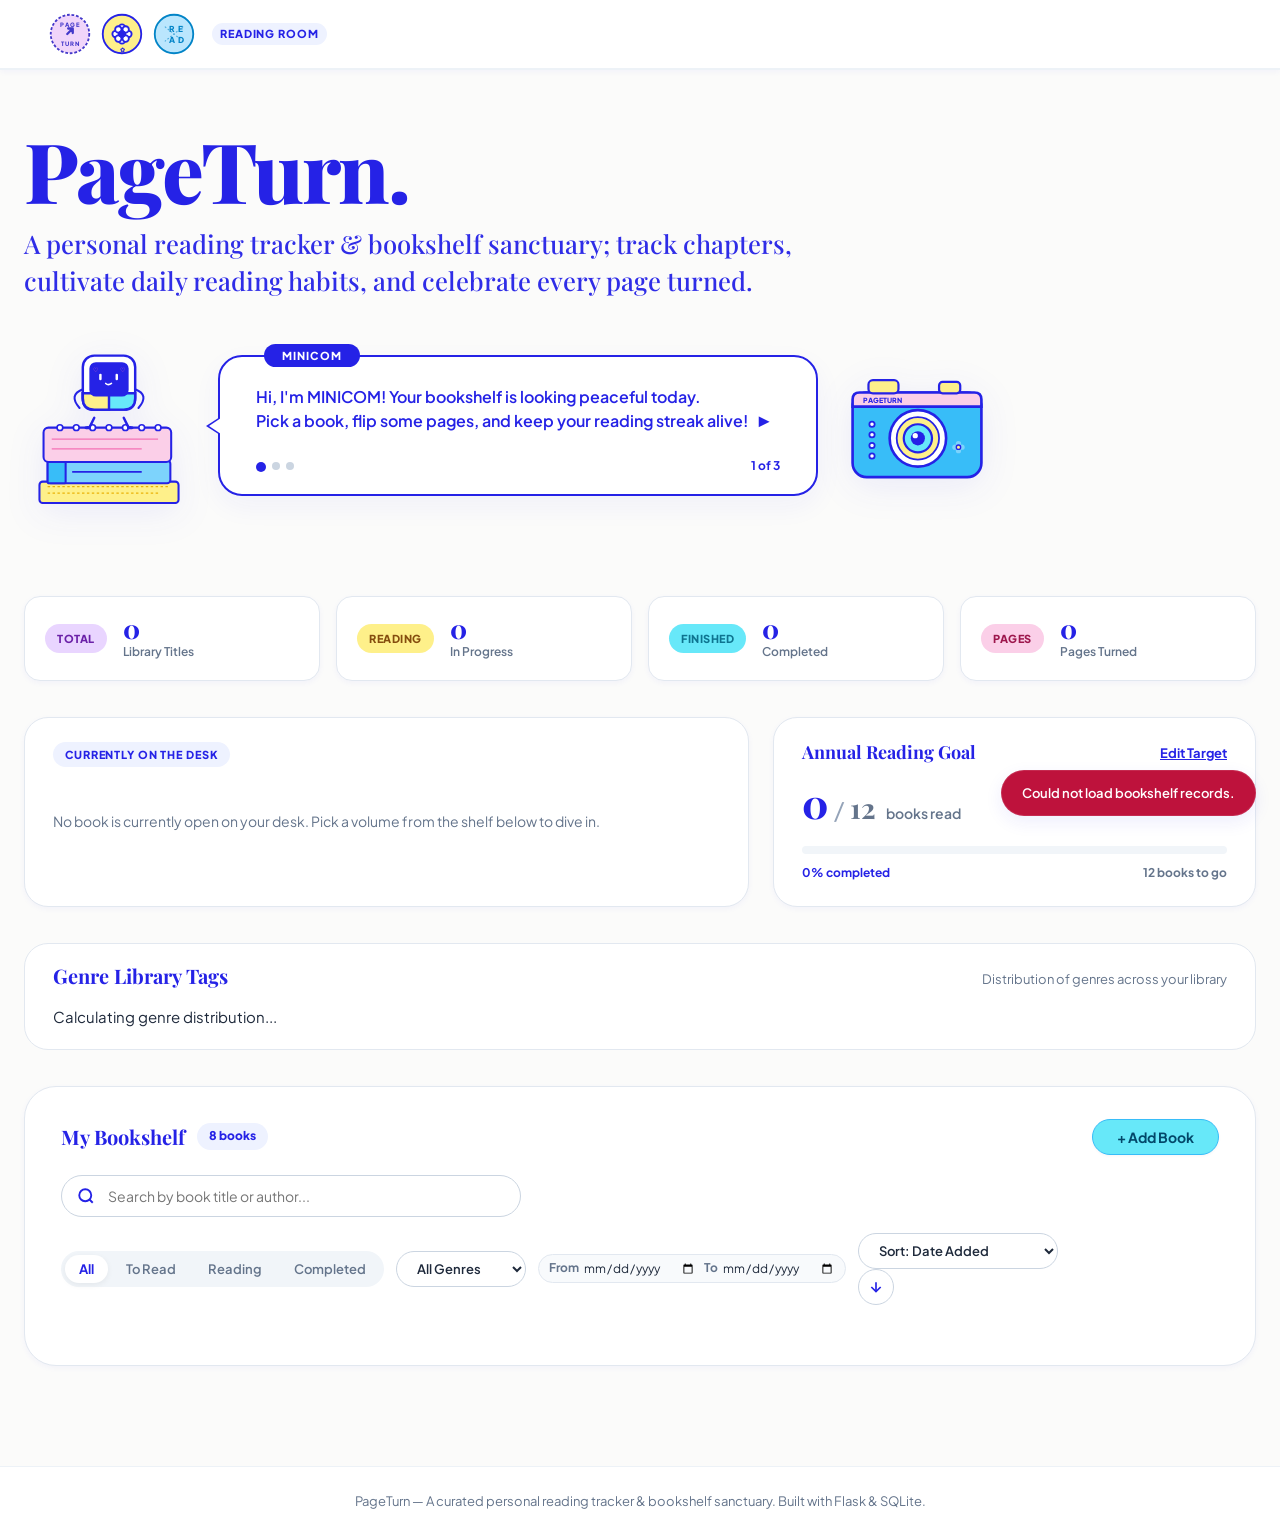
==== commit 4ce5117d: "I" ====
--- a/templates/index.html
+++ b/templates/index.html
@@ -4,121 +4,272 @@
   <meta charset="UTF-8">
   <meta name="viewport" content="width=device-width, initial-scale=1.0">
   <meta name="description" content="PageTurn — A curated personal reading tracker and bookshelf sanctuary.">
-  <title>PageTurn — Reading & Book Tracker</title>
+  <title>PageTurn — Reading &amp; Bookshelf Sanctuary</title>
+  
+  <!-- Typography matching the high-contrast editorial serif and clean sans in the design -->
+  <link rel="preconnect" href="https://fonts.googleapis.com">
+  <link rel="preconnect" href="https://fonts.gstatic.com" crossorigin>
+  <link href="https://fonts.googleapis.com/css2?family=Playfair+Display:ital,wght@0,600;0,700;0,800;1,600&family=Plus+Jakarta+Sans:wght@400;500;600;700;800&display=swap" rel="stylesheet">
+  
   <link rel="stylesheet" href="/static/css/style.css">
 </head>
 <body>
   <!-- Header / Navigation -->
   <header class="app-header">
     <div class="header-container">
-      <div class="brand">
-        <div class="brand-icon">
-          <svg viewBox="0 0 24 24" fill="none" stroke="currentColor" stroke-width="2" stroke-linecap="round" stroke-linejoin="round">
-            <path d="M4 19.5A2.5 2.5 0 0 1 6.5 17H20"></path>
-            <path d="M6.5 2H20v20H6.5A2.5 2.5 0 0 1 4 19.5v-15A2.5 2.5 0 0 1 6.5 2z"></path>
-            <path d="M8 7h8"></path>
-            <path d="M8 11h6"></path>
-          </svg>
-        </div>
-        <div class="brand-text">
-          <h1 class="brand-title">PageTurn</h1>
-          <span class="brand-subtitle">Reading Sanctuary</span>
+      
+      <!-- Funky circular stamp badges -->
+      <div class="brand-group">
+        <a href="/" class="stamp-badges-cluster" aria-label="PageTurn home">
+          <!-- Stamp 1: Lavender/Violet Badge with PAGE / TURN -->
+          <div class="stamp-badge badge-lavender" title="PageTurn Creative Desk">
+            <svg viewBox="0 0 48 48" class="stamp-svg">
+              <circle cx="24" cy="24" r="21" fill="#f0d5fa" stroke="#4338ca" stroke-width="2" stroke-dasharray="3 2" />
+              <text x="24" y="16" text-anchor="middle" font-size="6.5" font-weight="800" fill="#4338ca" font-family="'Plus Jakarta Sans', sans-serif">P A G E</text>
+              <path d="M21 24 L27 18 M27 18 L27 23 M27 18 L22 18" stroke="#4338ca" stroke-width="2.5" stroke-linecap="round" stroke-linejoin="round" />
+              <text x="24" y="37" text-anchor="middle" font-size="6.5" font-weight="800" fill="#4338ca" font-family="'Plus Jakarta Sans', sans-serif">T U R N</text>
+            </svg>
+          </div>
+
+          <!-- Stamp 2: Canary Yellow Badge with Flower Doodle -->
+          <div class="stamp-badge badge-yellow" title="Bookshelf Sanctuary">
+            <svg viewBox="0 0 48 48" class="stamp-svg">
+              <circle cx="24" cy="24" r="21" fill="#fef08a" stroke="#2522e6" stroke-width="2" />
+              <!-- Daisy flower doodle -->
+              <g stroke="#2522e6" stroke-width="2" fill="#fff">
+                <circle cx="24" cy="17" r="3.5" />
+                <circle cx="31" cy="24" r="3.5" />
+                <circle cx="24" cy="31" r="3.5" />
+                <circle cx="17" cy="24" r="3.5" />
+                <circle cx="20" cy="19" r="3.5" />
+                <circle cx="28" cy="19" r="3.5" />
+                <circle cx="28" cy="29" r="3.5" />
+                <circle cx="20" cy="29" r="3.5" />
+                <circle cx="24" cy="24" r="3" fill="#2522e6" />
+              </g>
+              <text x="24" y="44" text-anchor="middle" font-size="6" font-weight="900" fill="#2522e6">✿</text>
+            </svg>
+          </div>
+
+          <!-- Stamp 3: Cyan Badge with Angled Lettering -->
+          <div class="stamp-badge badge-cyan" title="Design & Reading Sanctuary">
+            <svg viewBox="0 0 48 48" class="stamp-svg">
+              <circle cx="24" cy="24" r="21" fill="#bae6fd" stroke="#0284c7" stroke-width="2" />
+              <path d="M14 16 L34 32 M34 16 L14 32" stroke="#0284c7" stroke-width="1.2" stroke-dasharray="2 2" opacity="0.6"/>
+              <text x="18" y="22" font-size="9" font-weight="800" fill="#0284c7" font-family="'Plus Jakarta Sans', sans-serif">R</text>
+              <text x="28" y="22" font-size="9" font-weight="800" fill="#0284c7" font-family="'Plus Jakarta Sans', sans-serif">E</text>
+              <text x="18" y="34" font-size="9" font-weight="800" fill="#0284c7" font-family="'Plus Jakarta Sans', sans-serif">A</text>
+              <text x="28" y="34" font-size="9" font-weight="800" fill="#0284c7" font-family="'Plus Jakarta Sans', sans-serif">D</text>
+            </svg>
+          </div>
+        </a>
+
+        <div class="brand-logotype">
+          <span class="brand-desk-tag">Reading Room</span>
         </div>
       </div>
-
-      <nav class="header-nav">
-        <button id="btn-open-goal" class="btn btn-secondary nav-action" title="Manage Reading Goal">
-          <svg viewBox="0 0 24 24" fill="none" stroke="currentColor" stroke-width="2" stroke-linecap="round" stroke-linejoin="round">
-            <circle cx="12" cy="12" r="10"></circle>
-            <circle cx="12" cy="12" r="6"></circle>
-            <circle cx="12" cy="12" r="2"></circle>
-          </svg>
-          <span class="nav-btn-text">Reading Goal</span>
-          <span id="nav-goal-pill" class="badge-pill">0%</span>
-        </button>
-
-        <button id="btn-open-add-book" class="btn btn-primary nav-action" title="Add a new book">
-          <svg viewBox="0 0 24 24" fill="none" stroke="currentColor" stroke-width="2" stroke-linecap="round" stroke-linejoin="round">
-            <line x1="12" y1="5" x2="12" y2="19"></line>
-            <line x1="5" y1="12" x2="19" y2="12"></line>
-          </svg>
-          <span class="nav-btn-text">Add Book</span>
-        </button>
-      </nav>
     </div>
   </header>
 
-  <!-- Main Layout -->
+  <!-- Main Content Layout -->
   <main class="main-content">
     <div class="content-container">
 
-      <!-- Hero & Welcome Section -->
-      <section class="welcome-section" aria-label="Welcome and summary">
-        <div class="welcome-text">
-          <div class="welcome-eyebrow">Personal Reading Journal</div>
-          <h2 class="welcome-headline">Quiet chapters, steady pages.</h2>
-          <p class="welcome-desc">Track your reading habits, celebrate completed works, and cultivate a lifelong love for timeless literature.</p>
-        </div>
-        <div class="welcome-stats-overview">
-          <div class="mini-stat-card">
-            <div class="mini-stat-icon icon-forest">
-              <svg viewBox="0 0 24 24" fill="none" stroke="currentColor" stroke-width="2"><path d="M2 3h6a4 4 0 0 1 4 4v14a3 3 0 0 0-3-3H2z"></path><path d="M22 3h-6a4 4 0 0 0-4 4v14a3 3 0 0 1 3-3h7z"></path></svg>
-            </div>
-            <div class="mini-stat-info">
-              <span id="stat-total-books" class="mini-stat-number">0</span>
-              <span class="mini-stat-label">Total Books</span>
-            </div>
-          </div>
-
-          <div class="mini-stat-card">
-            <div class="mini-stat-icon icon-amber">
-              <svg viewBox="0 0 24 24" fill="none" stroke="currentColor" stroke-width="2"><path d="M19 21l-7-5-7 5V5a2 2 0 0 1 2-2h10a2 2 0 0 1 2 2z"></path></svg>
-            </div>
-            <div class="mini-stat-info">
-              <span id="stat-reading-books" class="mini-stat-number">0</span>
-              <span class="mini-stat-label">In Progress</span>
-            </div>
-          </div>
-
-          <div class="mini-stat-card">
-            <div class="mini-stat-icon icon-sage">
-              <svg viewBox="0 0 24 24" fill="none" stroke="currentColor" stroke-width="2"><path d="M22 11.08V12a10 10 0 1 1-5.93-9.14"></path><polyline points="22 4 12 14.01 9 11.01"></polyline></svg>
-            </div>
-            <div class="mini-stat-info">
-              <span id="stat-completed-books" class="mini-stat-number">0</span>
-              <span class="mini-stat-label">Completed</span>
-            </div>
-          </div>
-
-          <div class="mini-stat-card">
-            <div class="mini-stat-icon icon-terracotta">
-              <svg viewBox="0 0 24 24" fill="none" stroke="currentColor" stroke-width="2"><path d="M14 2H6a2 2 0 0 0-2 2v16a2 2 0 0 0 2 2h12a2 2 0 0 0 2-2V8z"></path><polyline points="14 2 14 8 20 8"></polyline><line x1="16" y1="13" x2="8" y2="13"></line><line x1="16" y1="17" x2="8" y2="17"></line></svg>
-            </div>
-            <div class="mini-stat-info">
-              <span id="stat-pages-read" class="mini-stat-number">0</span>
-              <span class="mini-stat-label">Pages Read</span>
-            </div>
+      <!-- HERO SECTION: PageTurn -->
+      <section class="hero-section" aria-label="Reading sanctuary introduction">
+        <div class="hero-heading-block">
+          <h1 class="hero-headline">PageTurn.</h1>
+          <p class="hero-subheadline">
+            A personal reading tracker &amp; bookshelf sanctuary; track chapters, cultivate daily reading habits, and celebrate every page turned.
+          </p>
+        </div>
+
+        <!-- DESK SHOWCASE & MINICOM INTERACTION -->
+        <div class="desk-interactive-stage">
+          <!-- Mascot & Stacked Notebooks on Left -->
+          <div class="minicom-mascot-unit">
+            <svg viewBox="0 0 200 220" class="minicom-mascot-svg" role="img" aria-label="Cute MINICOM retro monitor character standing on stacked notebooks">
+              <!-- Stack of books / notebooks on desk -->
+              <g id="stacked-notebooks">
+                <!-- Bottom sketchbook (Yellow/Canary) -->
+                <rect x="15" y="178" width="170" height="26" rx="4" fill="#fef08a" stroke="#2522e6" stroke-width="2.5" />
+                <line x1="25" y1="184" x2="175" y2="184" stroke="#eab308" stroke-width="1.5" stroke-dasharray="3 3"/>
+                <line x1="25" y1="192" x2="160" y2="192" stroke="#eab308" stroke-width="1.5" stroke-dasharray="3 3"/>
+
+                <!-- Middle book (Cyan / Aqua) -->
+                <rect x="25" y="152" width="150" height="28" rx="4" fill="#7dd3fc" stroke="#2522e6" stroke-width="2.5" />
+                <rect x="25" y="152" width="22" height="28" rx="2" fill="#38bdf8" stroke="#2522e6" stroke-width="2.5" />
+                <line x1="55" y1="166" x2="140" y2="166" stroke="#2522e6" stroke-width="2"/>
+
+                <!-- Top pink spiral notebook with cute blue spiral rings -->
+                <rect x="20" y="112" width="156" height="42" rx="6" fill="#fbcfe8" stroke="#2522e6" stroke-width="2.5" />
+                <line x1="30" y1="126" x2="160" y2="126" stroke="#f472b6" stroke-width="1.5" />
+                <line x1="30" y1="138" x2="140" y2="138" stroke="#f472b6" stroke-width="1.5" />
+                <!-- Spiral binding rings on notebook -->
+                <circle cx="40" cy="112" r="3.5" fill="#fff" stroke="#2522e6" stroke-width="2" />
+                <circle cx="60" cy="112" r="3.5" fill="#fff" stroke="#2522e6" stroke-width="2" />
+                <circle cx="80" cy="112" r="3.5" fill="#fff" stroke="#2522e6" stroke-width="2" />
+                <circle cx="100" cy="112" r="3.5" fill="#fff" stroke="#2522e6" stroke-width="2" />
+                <circle cx="120" cy="112" r="3.5" fill="#fff" stroke="#2522e6" stroke-width="2" />
+                <circle cx="140" cy="112" r="3.5" fill="#fff" stroke="#2522e6" stroke-width="2" />
+                <circle cx="160" cy="112" r="3.5" fill="#fff" stroke="#2522e6" stroke-width="2" />
+              </g>
+
+              <!-- MINICOM Character -->
+              <g id="minicom-character">
+                <!-- Legs standing on notebook -->
+                <path d="M82 100 L76 112 M118 100 L124 112" stroke="#2522e6" stroke-width="3" stroke-linecap="round" />
+                <!-- Shoes -->
+                <ellipse cx="74" cy="112" rx="4" ry="2" fill="#2522e6" />
+                <ellipse cx="126" cy="112" rx="4" ry="2" fill="#2522e6" />
+
+                <!-- Arms with cute hands -->
+                <path d="M68 65 Q50 72 64 88" fill="none" stroke="#2522e6" stroke-width="2.5" stroke-linecap="round" />
+                <path d="M132 65 Q150 72 136 88" fill="none" stroke="#2522e6" stroke-width="2.5" stroke-linecap="round" />
+
+                <!-- Computer Monitor Body -->
+                <rect x="68" y="24" width="64" height="66" rx="14" fill="#ffffff" stroke="#2522e6" stroke-width="3" />
+                
+                <!-- Split color side / depth of monitor (pastel yellow and cyan base) -->
+                <path d="M68 70 L68 76 Q68 90 82 90 L118 90 Q132 90 132 76 L132 70 Z" fill="#67e8f9" stroke="#2522e6" stroke-width="3" />
+                <path d="M68 70 L100 70 L100 90 L82 90 Q68 90 68 76 Z" fill="#fef08a" stroke="#2522e6" stroke-width="3" />
+
+                <!-- Screen bezel & dark cobalt blue CRT face -->
+                <rect x="76" y="32" width="48" height="42" rx="8" fill="#2522e6" />
+
+                <!-- Adorable face features (heart cheeks / cute eyes / smile) -->
+                <!-- Cheeks: small pink hearts -->
+                <text x="80" y="44" font-size="7" fill="#f472b6" font-family="'Plus Jakarta Sans', sans-serif">♡</text>
+                <text x="113" y="44" font-size="7" fill="#f472b6" font-family="'Plus Jakarta Sans', sans-serif">♡</text>
+                
+                <!-- Eyes: vertical retro rounded slits -->
+                <rect x="88" y="46" width="3" height="8" rx="1.5" fill="#ffffff" />
+                <rect x="108" y="46" width="3" height="8" rx="1.5" fill="#ffffff" />
+                
+                <!-- Cute subtle smile -->
+                <path d="M96 58 Q99 61 103 58" fill="none" stroke="#ffffff" stroke-width="2" stroke-linecap="round" />
+              </g>
+            </svg>
+          </div>
+
+          <!-- MINICOM Speech Bubble Card (Matching the speech bubble in reference image) -->
+          <div class="speech-bubble-card">
+            <!-- Anchored Tag on Top Border -->
+            <div class="bubble-tag-pill">MINICOM</div>
+
+            <!-- Dialogue text -->
+            <div class="bubble-content-wrap">
+              <p id="minicom-dialogue" class="bubble-dialogue-text">
+                Hi, I'm MINICOM! Your bookshelf is looking peaceful today.<br>
+                Pick a book, flip some pages, and keep your reading streak alive! <span id="btn-dialogue-next" class="dialogue-arrow" title="Next message">▶</span>
+              </p>
+            </div>
+
+            <!-- Bubble Footer: Dots indicator & page count -->
+            <div class="bubble-footer">
+              <div class="bubble-dots" id="bubble-dots-indicator" aria-label="Slide dots">
+                <span class="b-dot active" data-slide="0"></span>
+                <span class="b-dot" data-slide="1"></span>
+                <span class="b-dot" data-slide="2"></span>
+              </div>
+              <span id="bubble-slide-counter" class="bubble-counter">1 of 3</span>
+            </div>
+          </div>
+
+          <!-- Retro Illustrated Camera on Right (Matching the camera on the right of reference image) -->
+          <div class="desk-camera-unit">
+            <svg viewBox="0 0 170 140" class="camera-svg" role="img" aria-label="Cute pastel toy camera with lens and doodle details">
+              <!-- Camera Main Body (Cyan / Aqua with Pink Top) -->
+              <rect x="12" y="32" width="146" height="96" rx="16" fill="#38bdf8" stroke="#2522e6" stroke-width="3" />
+              <!-- Top plate (Pink) -->
+              <path d="M12 48 L12 40 Q12 32 20 32 L150 32 Q158 32 158 40 L158 48 Z" fill="#fbcfe8" stroke="#2522e6" stroke-width="3" />
+
+              <!-- Top Knobs & Shutter (Yellow) -->
+              <rect x="30" y="18" width="34" height="15" rx="5" fill="#fef08a" stroke="#2522e6" stroke-width="2.5" />
+              <rect x="110" y="20" width="24" height="13" rx="4" fill="#fef08a" stroke="#2522e6" stroke-width="2.5" />
+
+              <!-- Left speaker / vertical grip buttons -->
+              <g fill="#2522e6">
+                <circle cx="34" cy="68" r="3" fill="#fff" stroke="#2522e6" stroke-width="2"/>
+                <circle cx="34" cy="80" r="3" fill="#fff" stroke="#2522e6" stroke-width="2"/>
+                <circle cx="34" cy="92" r="3" fill="#fff" stroke="#2522e6" stroke-width="2"/>
+                <circle cx="34" cy="104" r="3" fill="#fff" stroke="#2522e6" stroke-width="2"/>
+              </g>
+
+              <!-- Main Big Lens (layered circles: White, Yellow, Cyan, Dark Center) -->
+              <circle cx="86" cy="84" r="32" fill="#ffffff" stroke="#2522e6" stroke-width="3" />
+              <circle cx="86" cy="84" r="24" fill="#fef08a" stroke="#2522e6" stroke-width="2" />
+              <circle cx="86" cy="84" r="16" fill="#67e8f9" stroke="#2522e6" stroke-width="2.5" />
+              <circle cx="86" cy="84" r="8" fill="#2522e6" />
+              <circle cx="83" cy="81" r="3" fill="#ffffff" />
+
+              <!-- Cute flower doodle sticker on bottom right -->
+              <g transform="translate(132, 94)">
+                <circle cx="0" cy="-4" r="3" fill="#7dd3fc" />
+                <circle cx="4" cy="0" r="3" fill="#7dd3fc" />
+                <circle cx="0" cy="4" r="3" fill="#7dd3fc" />
+                <circle cx="-4" cy="0" r="3" fill="#7dd3fc" />
+                <circle cx="0" cy="0" r="2.5" fill="#fef08a" stroke="#2522e6" stroke-width="1.5" />
+              </g>
+
+              <!-- Brand script scribble -->
+              <text x="24" y="44" font-size="8" font-weight="800" fill="#2522e6" font-family="'Plus Jakarta Sans', sans-serif">PAGETURN</text>
+            </svg>
           </div>
         </div>
       </section>
 
-      <!-- Dashboard Cards: Continue Reading + Goal & Genre Insights -->
+      <!-- STATS OVERVIEW SECTION -->
+      <section id="stats-overview" class="welcome-stats-row" aria-label="Reading overview numbers">
+        <div class="mini-stat-card stat-card-lavender">
+          <div class="mini-stat-badge">Total</div>
+          <div class="mini-stat-info">
+            <span id="stat-total-books" class="mini-stat-number">0</span>
+            <span class="mini-stat-label">Library Titles</span>
+          </div>
+        </div>
+
+        <div class="mini-stat-card stat-card-yellow">
+          <div class="mini-stat-badge">Reading</div>
+          <div class="mini-stat-info">
+            <span id="stat-reading-books" class="mini-stat-number">0</span>
+            <span class="mini-stat-label">In Progress</span>
+          </div>
+        </div>
+
+        <div class="mini-stat-card stat-card-cyan">
+          <div class="mini-stat-badge">Finished</div>
+          <div class="mini-stat-info">
+            <span id="stat-completed-books" class="mini-stat-number">0</span>
+            <span class="mini-stat-label">Completed</span>
+          </div>
+        </div>
+
+        <div class="mini-stat-card stat-card-pink">
+          <div class="mini-stat-badge">Pages</div>
+          <div class="mini-stat-info">
+            <span id="stat-pages-read" class="mini-stat-number">0</span>
+            <span class="mini-stat-label">Pages Turned</span>
+          </div>
+        </div>
+      </section>
+
+      <!-- DASHBOARD CARDS: Currently Reading & Reading Goal -->
       <section class="dashboard-grid">
-        <!-- Continue Reading Hero Card -->
+        <!-- Currently Reading Featured Card -->
         <div id="continue-reading-card" class="featured-card">
           <div class="featured-card-header">
-            <span class="featured-badge">Currently Reading</span>
+            <span class="featured-badge">Currently on the Desk</span>
             <span id="continue-reading-date" class="featured-meta"></span>
           </div>
           <div id="continue-reading-content" class="featured-card-body">
-            <!-- Populated dynamically via JS -->
             <div class="featured-empty">
-              <p>No book is currently marked as in progress. Pick a title from your shelf to begin reading.</p>
-            </div>
-          </div>
-        </div>
-
-        <!-- Reading Goal Card -->
+              <p>No book is currently open on your desk. Pick a volume from the shelf below to dive in.</p>
+            </div>
+          </div>
+        </div>
+
+        <!-- Annual Reading Goal Card -->
         <div class="goal-widget-card">
           <div class="widget-header">
             <h3 class="widget-title">Annual Reading Goal</h3>
@@ -128,12 +279,12 @@
             <div class="goal-progress-container">
               <div class="goal-numbers">
                 <span id="goal-completed-count" class="goal-big-num">0</span>
-                <span class="goal-divider">of</span>
+                <span class="goal-divider">/</span>
                 <span id="goal-target-count" class="goal-target-num">12</span>
                 <span class="goal-unit">books read</span>
               </div>
               <div class="progress-bar-track">
-                <div id="goal-progress-fill" class="progress-bar-fill progress-forest" style="width: 0%;"></div>
+                <div id="goal-progress-fill" class="progress-bar-fill progress-blue" style="width: 0%;"></div>
               </div>
               <div class="goal-status-text">
                 <span id="goal-percent-text">0% completed</span>
@@ -144,38 +295,37 @@
         </div>
       </section>
 
-      <!-- Genre Insights Section -->
+      <!-- GENRE INSIGHTS SECTION -->
       <section class="genre-insights-section">
         <div class="section-header-compact">
           <div class="section-title-wrap">
-            <svg class="section-icon" viewBox="0 0 24 24" fill="none" stroke="currentColor" stroke-width="2"><path d="M21.21 15.89A10 10 0 1 1 8 2.83"></path><path d="M22 12A10 10 0 0 0 12 2v10z"></path></svg>
-            <h3 class="section-title">Genre Insights</h3>
+            <h3 class="section-title">Genre Library Tags</h3>
           </div>
           <span class="section-caption text-muted">Distribution of genres across your library</span>
         </div>
         <div id="genre-distribution-container" class="genre-chips-container">
-          <!-- Populated by JavaScript from statistics API -->
           <div class="loading-placeholder">Calculating genre distribution...</div>
         </div>
       </section>
 
-      <!-- Bookshelf Main Section -->
-      <section class="bookshelf-section" aria-label="Personal Bookshelf">
+      <!-- BOOKSHELF MAIN SECTION -->
+      <section id="bookshelf-section" class="bookshelf-section" aria-label="Personal Bookshelf">
         <div class="bookshelf-header">
           <div class="bookshelf-heading">
-            <h3 class="section-title">My Bookshelf</h3>
+            <h2 class="section-title">My Bookshelf</h2>
             <span id="books-count-badge" class="count-badge">8 books</span>
+            <button id="btn-open-add-book" class="pill-btn pill-btn-cyan" style="margin-left: auto;" title="Add a new book">+ Add Book</button>
           </div>
 
           <!-- Controls Bar -->
           <div class="bookshelf-controls">
             <!-- Search Field -->
             <div class="search-input-wrapper">
-              <svg class="search-icon" viewBox="0 0 24 24" fill="none" stroke="currentColor" stroke-width="2">
+              <svg class="search-icon" viewBox="0 0 24 24" fill="none" stroke="currentColor" stroke-width="2.5">
                 <circle cx="11" cy="11" r="8"></circle>
                 <line x1="21" y1="21" x2="16.65" y2="16.65"></line>
               </svg>
-              <input type="text" id="input-search" placeholder="Search by title or author..." autocomplete="off">
+              <input type="text" id="input-search" placeholder="Search by book title or author..." autocomplete="off">
               <button id="btn-clear-search" class="btn-clear-icon" style="display: none;" title="Clear search">×</button>
             </div>
 
@@ -184,7 +334,7 @@
               <!-- Status Filter Pills -->
               <div class="segmented-control" role="tablist" aria-label="Filter by reading status">
                 <button class="seg-btn active" data-status="all">All</button>
-                <button class="seg-btn" data-status="Want to Read">Want to Read</button>
+                <button class="seg-btn" data-status="Want to Read">To Read</button>
                 <button class="seg-btn" data-status="Currently Reading">Reading</button>
                 <button class="seg-btn" data-status="Completed">Completed</button>
               </div>
@@ -229,11 +379,11 @@
                   </select>
                 </div>
                 <button id="btn-toggle-sort-order" class="btn-icon" data-order="desc" title="Toggle Ascending / Descending">
-                  <svg id="icon-sort-desc" viewBox="0 0 24 24" fill="none" stroke="currentColor" stroke-width="2">
+                  <svg id="icon-sort-desc" viewBox="0 0 24 24" fill="none" stroke="currentColor" stroke-width="2.5">
                     <line x1="12" y1="5" x2="12" y2="19"></line>
                     <polyline points="19 12 12 19 5 12"></polyline>
                   </svg>
-                  <svg id="icon-sort-asc" viewBox="0 0 24 24" fill="none" stroke="currentColor" stroke-width="2" style="display: none;">
+                  <svg id="icon-sort-asc" viewBox="0 0 24 24" fill="none" stroke="currentColor" stroke-width="2.5" style="display: none;">
                     <line x1="12" y1="19" x2="12" y2="5"></line>
                     <polyline points="5 12 12 5 19 12"></polyline>
                   </svg>
@@ -254,7 +404,7 @@
         <!-- Empty State -->
         <div id="bookshelf-empty-state" class="empty-state-card" style="display: none;">
           <div class="empty-state-icon">
-            <svg viewBox="0 0 24 24" fill="none" stroke="currentColor" stroke-width="1.5">
+            <svg viewBox="0 0 24 24" fill="none" stroke="currentColor" stroke-width="2">
               <path d="M4 19.5A2.5 2.5 0 0 1 6.5 17H20"></path>
               <path d="M6.5 2H20v20H6.5A2.5 2.5 0 0 1 4 19.5v-15A2.5 2.5 0 0 1 6.5 2z"></path>
             </svg>
@@ -262,19 +412,20 @@
           <h4 id="empty-state-title" class="empty-state-title">No books match your criteria</h4>
           <p id="empty-state-message" class="empty-state-desc">Try clearing your search query or relaxing your active filters to see your books.</p>
           <div class="empty-state-actions">
-            <button id="btn-empty-clear-filters" class="btn btn-secondary">Clear All Filters</button>
-            <button id="btn-empty-add-book" class="btn btn-primary">+ Add New Book</button>
+            <button id="btn-empty-clear-filters" class="pill-btn pill-btn-pink">Clear All Filters</button>
+            <button id="btn-empty-add-book" class="pill-btn pill-btn-cyan">+ Add New Book</button>
           </div>
         </div>
       </section>
 
     </div>
   </main>
+
 
   <!-- Footer -->
   <footer class="app-footer">
     <div class="footer-container">
-      <p class="footer-text">PageTurn — Crafted for thoughtful readers. Built with Flask &amp; SQLite.</p>
+      <p class="footer-text">PageTurn — A curated personal reading tracker &amp; bookshelf sanctuary. Built with Flask &amp; SQLite.</p>
     </div>
   </footer>
 
@@ -359,37 +510,37 @@
           <div class="cover-style-picker">
             <label class="style-choice">
               <input type="radio" name="cover_style" value="forest" checked>
-              <span class="palette-swatch swatch-forest" title="Forest Green"></span>
-              <span class="swatch-name">Forest</span>
+              <span class="palette-swatch swatch-forest" title="Electric Blue"></span>
+              <span class="swatch-name">Cobalt</span>
             </label>
             <label class="style-choice">
               <input type="radio" name="cover_style" value="terracotta">
-              <span class="palette-swatch swatch-terracotta" title="Terracotta"></span>
-              <span class="swatch-name">Terracotta</span>
+              <span class="palette-swatch swatch-terracotta" title="Pastel Pink"></span>
+              <span class="swatch-name">Pink</span>
             </label>
             <label class="style-choice">
               <input type="radio" name="cover_style" value="navy">
-              <span class="palette-swatch swatch-navy" title="Deep Navy"></span>
+              <span class="palette-swatch swatch-navy" title="Deep Ink"></span>
               <span class="swatch-name">Navy</span>
             </label>
             <label class="style-choice">
               <input type="radio" name="cover_style" value="amber">
-              <span class="palette-swatch swatch-amber" title="Warm Amber"></span>
-              <span class="swatch-name">Amber</span>
+              <span class="palette-swatch swatch-amber" title="Canary Yellow"></span>
+              <span class="swatch-name">Yellow</span>
             </label>
             <label class="style-choice">
               <input type="radio" name="cover_style" value="plum">
-              <span class="palette-swatch swatch-plum" title="Rich Plum"></span>
-              <span class="swatch-name">Plum</span>
+              <span class="palette-swatch swatch-plum" title="Lavender"></span>
+              <span class="swatch-name">Lavender</span>
             </label>
             <label class="style-choice">
               <input type="radio" name="cover_style" value="sage">
-              <span class="palette-swatch swatch-sage" title="Muted Sage"></span>
-              <span class="swatch-name">Sage</span>
+              <span class="palette-swatch swatch-sage" title="Sky Aqua"></span>
+              <span class="swatch-name">Aqua</span>
             </label>
             <label class="style-choice">
               <input type="radio" name="cover_style" value="slate">
-              <span class="palette-swatch swatch-slate" title="Slate Gray"></span>
+              <span class="palette-swatch swatch-slate" title="Charcoal Slate"></span>
               <span class="swatch-name">Slate</span>
             </label>
           </div>
@@ -397,12 +548,12 @@
 
         <div class="form-group">
           <label for="book-input-notes" class="form-label">Notes &amp; Reflections (Optional)</label>
-          <textarea id="book-input-notes" class="form-control" rows="2" placeholder="Favorite quotes, key takeaways, or reading context..."></textarea>
+          <textarea id="book-input-notes" class="form-control" rows="2" placeholder="Favorite quotes, thoughts from the desk..."></textarea>
         </div>
 
         <div class="modal-footer">
-          <button type="button" id="btn-cancel-book-modal" class="btn btn-secondary">Cancel</button>
-          <button type="submit" id="btn-save-book" class="btn btn-primary">Save Book</button>
+          <button type="button" id="btn-cancel-book-modal" class="pill-btn pill-btn-pink">Cancel</button>
+          <button type="submit" id="btn-save-book" class="pill-btn pill-btn-cyan">Save Book</button>
         </div>
       </form>
     </div>
@@ -412,7 +563,7 @@
   <div id="modal-progress" class="modal-backdrop" aria-hidden="true" role="dialog" aria-labelledby="modal-progress-title">
     <div class="modal-sheet modal-sm">
       <div class="modal-header">
-        <h3 id="modal-progress-title" class="modal-title">Update Reading Progress</h3>
+        <h3 id="modal-progress-title" class="modal-title">Reading Progress</h3>
         <button id="btn-close-progress-modal" class="modal-close-btn" aria-label="Close modal">&times;</button>
       </div>
       <form id="form-progress" class="modal-body">
@@ -429,7 +580,7 @@
               <span id="progress-preview-percent" class="fw-semibold">0%</span>
             </div>
             <div class="progress-bar-track">
-              <div id="progress-preview-fill" class="progress-bar-fill progress-forest" style="width: 0%;"></div>
+              <div id="progress-preview-fill" class="progress-bar-fill progress-blue" style="width: 0%;"></div>
             </div>
           </div>
         </div>
@@ -450,8 +601,8 @@
         </div>
 
         <div class="modal-footer">
-          <button type="button" id="btn-cancel-progress-modal" class="btn btn-secondary">Cancel</button>
-          <button type="submit" id="btn-save-progress" class="btn btn-primary">Save Progress</button>
+          <button type="button" id="btn-cancel-progress-modal" class="pill-btn pill-btn-pink">Cancel</button>
+          <button type="submit" id="btn-save-progress" class="pill-btn pill-btn-cyan">Save Progress</button>
         </div>
       </form>
     </div>
@@ -473,8 +624,8 @@
         </div>
 
         <div class="modal-footer">
-          <button type="button" id="btn-cancel-goal-modal" class="btn btn-secondary">Cancel</button>
-          <button type="submit" id="btn-save-goal" class="btn btn-primary">Update Goal</button>
+          <button type="button" id="btn-cancel-goal-modal" class="pill-btn pill-btn-pink">Cancel</button>
+          <button type="submit" id="btn-save-goal" class="pill-btn pill-btn-cyan">Update Goal</button>
         </div>
       </form>
     </div>
@@ -488,12 +639,12 @@
         <button id="btn-close-delete-modal" class="modal-close-btn" aria-label="Close modal">&times;</button>
       </div>
       <div class="modal-body">
-        <p>Are you sure you want to remove <strong id="delete-book-title"></strong> from your library? This action cannot be undone.</p>
+        <p>Are you sure you want to remove <strong id="delete-book-title"></strong> from your bookshelf? This action cannot be undone.</p>
         <input type="hidden" id="delete-book-id" value="">
       </div>
       <div class="modal-footer">
-        <button type="button" id="btn-cancel-delete" class="btn btn-secondary">Cancel</button>
-        <button type="button" id="btn-confirm-delete" class="btn btn-danger">Delete Book</button>
+        <button type="button" id="btn-cancel-delete" class="pill-btn pill-btn-pink">Cancel</button>
+        <button type="button" id="btn-confirm-delete" class="pill-btn pill-btn-danger">Delete Book</button>
       </div>
     </div>
   </div>
@@ -501,7 +652,7 @@
   <!-- Toast Container -->
   <div id="toast-container" class="toast-container" aria-live="assertive"></div>
 
-  <!-- Scripts -->
+  <!-- Application Script -->
   <script src="/static/js/app.js"></script>
 </body>
 </html>
--- a/static/css/style.css
+++ b/static/css/style.css
@@ -1,103 +1,107 @@
 /* ==========================================================================
-   PageTurn — Reading & Book Tracker Design System
-   Visual Identity: Warm Ivory, Deep Forest Green, Muted Sage & Terracotta
+   PageTurn — Design System
+   Aesthetic: Playful Y2K / Risograph / Pastel Pop & Editorial Cobalt Blue
    ========================================================================== */
 
 :root {
-  /* Surface & Background */
-  --bg-page: #FAF7F2;
-  --bg-surface: #FFFFFF;
-  --bg-subtle: #F3ECE1;
-  --bg-alt: #F7F3EB;
-  --border-color: #E8E0D5;
-  --border-focus: #52796F;
-
-  /* Brand Typography & Ink */
-  --text-main: #1D231F;
-  --text-body: #3B463E;
-  --text-muted: #6B7A6F;
-  --text-subtle: #94A398;
-  --text-on-dark: #FFFFFF;
-
-  /* Primary Palette */
-  --forest-primary: #1B3B2B;
-  --forest-hover: #142E21;
-  --forest-light: #E8EFEA;
-  
-  --sage-accent: #52796F;
-  --sage-hover: #3E5F56;
-  --sage-light: #EDF3F0;
-
-  --terracotta-accent: #C06C54;
-  --terracotta-hover: #A65741;
-  --terracotta-light: #FAF0EC;
-
-  --amber-accent: #D4A373;
-  --amber-light: #FAF4ED;
-
-  /* Status Tokens */
-  --status-want-bg: #EAEFF2;
-  --status-want-text: #334E68;
-  --status-reading-bg: #FEF3C7;
-  --status-reading-text: #92400E;
-  --status-completed-bg: #DCFCE7;
-  --status-completed-text: #166534;
-
-  /* Cover Palette Variations */
-  --cover-forest: #1B3B2B;
-  --cover-terracotta: #A84E38;
-  --cover-navy: #1E3048;
-  --cover-amber: #B87D3B;
-  --cover-plum: #5A2A4A;
-  --cover-sage: #456B5F;
-  --cover-slate: #3B4856;
+  /* Surface & Page */
+  --bg-page: #fbfbfa;
+  --bg-surface: #ffffff;
+  --bg-subtle: #f5f4f0;
+  --bg-alt: #f1f0ea;
+
+  /* Editorial & Brand Colors (from reference image) */
+  --cobalt-primary: #2522e6;
+  --cobalt-hover: #1b19b8;
+  --cobalt-light: #eef2ff;
+  --cobalt-border: rgba(37, 34, 230, 0.2);
+
+  /* Playful Pastel Palette */
+  --pastel-pink: #fbcfe8;
+  --pastel-pink-soft: #fdf2f8;
+  --pink-border: #f472b6;
+  --pink-text: #9d174d;
+
+  --pastel-yellow: #fef08a;
+  --pastel-yellow-soft: #fefce8;
+  --yellow-border: #facc15;
+  --yellow-text: #854d0e;
+
+  --pastel-cyan: #67e8f9;
+  --pastel-cyan-soft: #ecfeff;
+  --cyan-border: #38bdf8;
+  --cyan-text: #0e7490;
+
+  --pastel-lavender: #e9d5ff;
+  --lavender-border: #c084fc;
+  --lavender-text: #6b21a8;
+
+  --pastel-mint: #a7f3d0;
+  --mint-border: #34d399;
+  --mint-text: #065f46;
+
+  /* Text & Ink */
+  --text-main: #2522e6;
+  --text-body: #1e293b;
+  --text-muted: #64748b;
+  --text-subtle: #94a3b8;
+  --text-dark: #0f172a;
 
   /* Typography */
-  --font-serif: "Newsreader", "Playfair Display", "Merriweather", "Georgia", serif;
-  --font-sans: "Inter", -apple-system, BlinkMacSystemFont, "Segoe UI", Roboto, Helvetica, Arial, sans-serif;
-
-  /* Shadows & Radii */
-  --radius-xs: 4px;
-  --radius-sm: 8px;
-  --radius-md: 12px;
-  --radius-lg: 16px;
-  --radius-xl: 20px;
+  --font-serif: "Playfair Display", Georgia, "Newsreader", serif;
+  --font-sans: "Plus Jakarta Sans", -apple-system, BlinkMacSystemFont, "Segoe UI", Roboto, sans-serif;
+
+  /* Radii & Shadows */
+  --radius-xs: 6px;
+  --radius-sm: 10px;
+  --radius-md: 16px;
+  --radius-lg: 24px;
+  --radius-xl: 32px;
   --radius-pill: 9999px;
 
-  --shadow-sm: 0 1px 3px rgba(27, 59, 43, 0.05);
-  --shadow-md: 0 4px 12px rgba(27, 59, 43, 0.08);
-  --shadow-lg: 0 8px 24px rgba(27, 59, 43, 0.12);
-  --shadow-cover: 2px 4px 12px rgba(0, 0, 0, 0.18), -1px 0 3px rgba(0, 0, 0, 0.1);
+  --border-crisp: 2px solid var(--cobalt-primary);
+  --border-light: 1.5px solid #e2e8f0;
+
+  --shadow-sm: 0 2px 6px rgba(37, 34, 230, 0.04);
+  --shadow-md: 0 6px 18px rgba(37, 34, 230, 0.08);
+  --shadow-lg: 0 12px 32px rgba(37, 34, 230, 0.12);
+  --shadow-dock: 0 16px 48px rgba(0, 0, 0, 0.35);
 
   --transition-fast: 0.15s ease;
   --transition-normal: 0.25s ease;
 }
 
-/* Base Reset & Document */
+/* Reset & Base */
 *, *::before, *::after {
   box-sizing: border-box;
   margin: 0;
   padding: 0;
 }
 
+html {
+  scroll-behavior: smooth;
+}
+
 body {
   font-family: var(--font-sans);
   background-color: var(--bg-page);
   color: var(--text-body);
-  line-height: 1.6;
+  line-height: 1.55;
   font-size: 15px;
   min-height: 100vh;
   display: flex;
   flex-direction: column;
   -webkit-font-smoothing: antialiased;
+  position: relative;
+  overflow-x: hidden;
 }
 
 /* Typography Helpers */
 h1, h2, h3, h4, .serif-title {
   font-family: var(--font-serif);
-  color: var(--text-main);
-  font-weight: 600;
-  line-height: 1.25;
+  color: var(--cobalt-primary);
+  font-weight: 700;
+  line-height: 1.2;
 }
 
 .text-muted {
@@ -120,304 +124,464 @@
   font-weight: 600;
 }
 
-/* Header */
+/* ==========================================================================
+   Header & Navigation
+   ========================================================================== */
 .app-header {
   background: var(--bg-surface);
-  border-bottom: 1px solid var(--border-color);
+  border-bottom: 2px solid #edf2f7;
   position: sticky;
   top: 0;
   z-index: 50;
   box-shadow: var(--shadow-sm);
+  backdrop-filter: blur(10px);
 }
 
 .header-container {
   max-width: 1240px;
   margin: 0 auto;
-  padding: 14px 24px;
+  padding: 12px 28px;
   display: flex;
   align-items: center;
   justify-content: space-between;
 }
 
-.brand {
+/* Funky circular stamp badges */
+.brand-group {
+  display: flex;
+  align-items: center;
+  gap: 16px;
+}
+
+.stamp-badges-cluster {
+  display: flex;
+  align-items: center;
+  gap: 8px;
+  text-decoration: none;
+  transition: transform var(--transition-fast);
+}
+
+.stamp-badges-cluster:hover {
+  transform: scale(1.03);
+}
+
+.stamp-badge {
+  width: 44px;
+  height: 44px;
+  border-radius: 50%;
+  display: flex;
+  align-items: center;
+  justify-content: center;
+  cursor: pointer;
+  transition: transform 0.2s cubic-bezier(0.34, 1.56, 0.64, 1);
+}
+
+.stamp-badge:hover {
+  transform: rotate(-8deg) scale(1.1);
+}
+
+.badge-yellow:hover {
+  transform: rotate(8deg) scale(1.1);
+}
+
+.stamp-svg {
+  width: 100%;
+  height: 100%;
+}
+
+.brand-logotype {
+  display: flex;
+  flex-direction: column;
+}
+
+.brand-desk-tag {
+  font-family: var(--font-sans);
+  font-size: 11px;
+  font-weight: 800;
+  letter-spacing: 0.08em;
+  text-transform: uppercase;
+  color: var(--cobalt-primary);
+  background: var(--cobalt-light);
+  padding: 2px 8px;
+  border-radius: var(--radius-pill);
+}
+
+/* Header Nav Buttons: Pastel Pill Buttons */
+.header-nav {
   display: flex;
   align-items: center;
   gap: 12px;
+}
+
+.pill-btn {
+  display: inline-flex;
+  align-items: center;
+  justify-content: center;
+  gap: 8px;
+  padding: 8px 24px;
+  border-radius: var(--radius-pill);
+  font-family: var(--font-sans);
+  font-size: 14px;
+  font-weight: 700;
   text-decoration: none;
-}
-
-.brand-icon {
-  width: 40px;
-  height: 40px;
-  border-radius: var(--radius-sm);
-  background: var(--forest-primary);
-  color: #FFFFFF;
-  display: flex;
-  align-items: center;
-  justify-content: center;
-}
-
-.brand-icon svg {
-  width: 22px;
-  height: 22px;
-}
-
-.brand-title {
-  font-size: 24px;
-  letter-spacing: -0.02em;
-  color: var(--forest-primary);
-}
-
-.brand-subtitle {
+  cursor: pointer;
+  border: 1.5px solid transparent;
+  transition: all var(--transition-fast);
+  box-shadow: 0 1px 3px rgba(0,0,0,0.04);
+}
+
+.pill-btn:hover {
+  transform: translateY(-2px);
+  box-shadow: var(--shadow-sm);
+}
+
+.pill-btn:active {
+  transform: translateY(0);
+}
+
+/* Lavender / Pink Pill Button ("Work") */
+.pill-btn-pink {
+  background-color: var(--pastel-pink);
+  color: var(--pink-text);
+  border-color: var(--pink-border);
+}
+
+.pill-btn-pink:hover {
+  background-color: #f472b6;
+  color: #ffffff;
+}
+
+/* Canary Yellow Pill Button ("About") */
+.pill-btn-yellow {
+  background-color: var(--pastel-yellow);
+  color: #1e1e24;
+  border-color: #eab308;
+}
+
+.pill-btn-yellow:hover {
+  background-color: #fde047;
+}
+
+/* Vibrant Sky Cyan Pill Button ("Contact" / "+ Add Book") */
+.pill-btn-cyan {
+  background-color: var(--pastel-cyan);
+  color: #03486a;
+  border-color: var(--cyan-border);
+}
+
+.pill-btn-cyan:hover {
+  background-color: #38bdf8;
+  color: #ffffff;
+}
+
+.pill-btn-danger {
+  background-color: #fecdd3;
+  color: #be123c;
+  border-color: #fb7185;
+}
+
+.pill-btn-danger:hover {
+  background-color: #e11d48;
+  color: #ffffff;
+}
+
+.badge-mini-pill {
   font-size: 11px;
-  text-transform: uppercase;
-  letter-spacing: 0.1em;
-  color: var(--text-muted);
-  display: block;
-}
-
-.header-nav {
-  display: flex;
-  align-items: center;
-  gap: 12px;
-}
-
-.nav-action {
-  display: inline-flex;
-  align-items: center;
-  gap: 8px;
-  padding: 8px 16px;
-  font-size: 14px;
-  border-radius: var(--radius-pill);
-}
-
-.nav-action svg {
-  width: 17px;
-  height: 17px;
-}
-
-.badge-pill {
-  background: var(--forest-light);
-  color: var(--forest-primary);
-  font-size: 11px;
-  font-weight: 700;
-  padding: 2px 8px;
-  border-radius: var(--radius-pill);
-}
-
-/* Buttons */
-.btn {
-  display: inline-flex;
-  align-items: center;
-  justify-content: center;
-  font-family: var(--font-sans);
-  font-weight: 500;
-  font-size: 14px;
-  padding: 9px 18px;
-  border-radius: var(--radius-sm);
-  border: 1px solid transparent;
-  cursor: pointer;
-  transition: all var(--transition-fast);
-  text-decoration: none;
-}
-
-.btn-primary {
-  background-color: var(--forest-primary);
-  color: #FFFFFF;
-}
-
-.btn-primary:hover {
-  background-color: var(--forest-hover);
-  box-shadow: var(--shadow-sm);
-}
-
-.btn-secondary {
-  background-color: var(--bg-surface);
-  border-color: var(--border-color);
-  color: var(--text-main);
-}
-
-.btn-secondary:hover {
-  background-color: var(--bg-subtle);
-  border-color: #D6CBC0;
-}
-
-.btn-subtle {
-  background: transparent;
-  border: 1px solid var(--border-color);
-  color: var(--text-body);
-}
-
-.btn-subtle:hover {
-  background-color: var(--bg-subtle);
-}
-
-.btn-danger {
-  background-color: #DC2626;
-  color: #FFFFFF;
-}
-
-.btn-danger:hover {
-  background-color: #B91C1C;
-}
-
-.btn-sm {
-  padding: 6px 12px;
-  font-size: 12px;
-  border-radius: var(--radius-sm);
-  cursor: pointer;
-  font-weight: 500;
-}
-
-.btn-icon {
-  width: 38px;
-  height: 38px;
-  display: inline-flex;
-  align-items: center;
-  justify-content: center;
-  border: 1px solid var(--border-color);
-  background: var(--bg-surface);
-  border-radius: var(--radius-sm);
-  cursor: pointer;
-  color: var(--text-body);
-  transition: all var(--transition-fast);
-}
-
-.btn-icon:hover {
-  background: var(--bg-subtle);
-}
-
-.btn-icon svg {
-  width: 18px;
-  height: 18px;
-}
-
-.btn-text-action {
-  background: none;
-  border: none;
-  color: var(--forest-primary);
-  font-weight: 600;
-  font-size: 13px;
-  cursor: pointer;
-  padding: 4px;
-}
-
-.btn-text-action:hover {
-  text-decoration: underline;
-}
-
-/* Layout */
+  font-weight: 800;
+  background: rgba(255, 255, 255, 0.7);
+  padding: 2px 7px;
+  border-radius: var(--radius-pill);
+  color: inherit;
+}
+
+/* ==========================================================================
+   Main Layout & Hero Section
+   ========================================================================== */
 .main-content {
   flex: 1;
-  padding: 32px 24px 60px;
+  padding: 32px 24px 100px;
 }
 
 .content-container {
   max-width: 1240px;
   margin: 0 auto;
-  display: flex;
-  flex-direction: column;
-  gap: 36px;
-}
-
-/* Welcome Section */
-.welcome-section {
-  display: flex;
-  flex-direction: column;
+}
+
+/* Hero Section */
+.hero-section {
+  padding: 24px 0 32px;
+}
+
+.hero-heading-block {
+  margin-bottom: 28px;
+}
+
+.hero-headline {
+  font-family: var(--font-serif);
+  font-size: clamp(3rem, 7vw, 5.2rem);
+  font-weight: 800;
+  color: var(--cobalt-primary);
+  letter-spacing: -0.025em;
+  line-height: 1.05;
+  margin-bottom: 12px;
+}
+
+.hero-subheadline {
+  font-family: var(--font-serif);
+  font-size: clamp(1.2rem, 2.2vw, 1.6rem);
+  color: var(--cobalt-primary);
+  font-weight: 500;
+  line-height: 1.45;
+  max-width: 860px;
+  opacity: 0.95;
+}
+
+/* Desk Interactive Stage (Mascot + Speech Bubble + Retro Camera) */
+.desk-interactive-stage {
+  display: flex;
+  align-items: center;
+  justify-content: flex-start;
   gap: 24px;
-  background: linear-gradient(135deg, #FFFFFF 0%, #FBF8F3 100%);
-  border: 1px solid var(--border-color);
+  margin: 36px 0 20px;
+  position: relative;
+  flex-wrap: wrap;
+}
+
+/* Mascot SVG */
+.minicom-mascot-unit {
+  width: 170px;
+  height: 180px;
+  flex-shrink: 0;
+  display: flex;
+  align-items: center;
+  justify-content: center;
+  filter: drop-shadow(0 8px 18px rgba(37, 34, 230, 0.08));
+  animation: mascotHover 4s ease-in-out infinite alternate;
+}
+
+@keyframes mascotHover {
+  0% { transform: translateY(0); }
+  100% { transform: translateY(-5px); }
+}
+
+.minicom-mascot-svg {
+  width: 100%;
+  height: 100%;
+}
+
+/* Speech Bubble Card (Matching the speech bubble in reference image) */
+.speech-bubble-card {
+  position: relative;
+  background: #ffffff;
+  border: 2px solid var(--cobalt-primary);
   border-radius: var(--radius-lg);
-  padding: 32px 36px;
+  padding: 28px 36px 18px;
+  flex: 1;
+  min-width: 320px;
+  max-width: 600px;
+  box-shadow: 0 10px 28px rgba(37, 34, 230, 0.05);
+}
+
+/* Speech bubble pointer tail towards MINICOM */
+.speech-bubble-card::before {
+  content: "";
+  position: absolute;
+  left: -14px;
+  top: 50%;
+  transform: translateY(-50%);
+  border-width: 9px 14px 9px 0;
+  border-style: solid;
+  border-color: transparent var(--cobalt-primary) transparent transparent;
+}
+
+.speech-bubble-card::after {
+  content: "";
+  position: absolute;
+  left: -11px;
+  top: 50%;
+  transform: translateY(-50%);
+  border-width: 8px 12px 8px 0;
+  border-style: solid;
+  border-color: transparent #ffffff transparent transparent;
+}
+
+/* Anchored Tag on Top Border */
+.bubble-tag-pill {
+  position: absolute;
+  top: -13px;
+  left: 44px;
+  background: var(--cobalt-primary);
+  color: #ffffff;
+  font-family: var(--font-sans);
+  font-size: 11px;
+  font-weight: 800;
+  letter-spacing: 0.1em;
+  padding: 3px 18px;
+  border-radius: var(--radius-pill);
+  text-transform: uppercase;
+}
+
+.bubble-content-wrap {
+  min-height: 48px;
+}
+
+.bubble-dialogue-text {
+  font-family: var(--font-sans);
+  font-size: 16px;
+  font-weight: 600;
+  color: var(--cobalt-primary);
+  line-height: 1.5;
+}
+
+.dialogue-arrow {
+  display: inline-block;
+  cursor: pointer;
+  color: var(--cobalt-primary);
+  margin-left: 6px;
+  font-size: 14px;
+  transition: transform 0.15s ease;
+}
+
+.dialogue-arrow:hover {
+  transform: translateX(4px);
+}
+
+.bubble-footer {
+  display: flex;
+  align-items: center;
+  justify-content: space-between;
+  margin-top: 14px;
+  padding-top: 10px;
+}
+
+.bubble-dots {
+  display: flex;
+  gap: 6px;
+  cursor: pointer;
+}
+
+.b-dot {
+  width: 8px;
+  height: 8px;
+  border-radius: 50%;
+  background: #cbd5e1;
+  transition: all var(--transition-fast);
+}
+
+.b-dot.active {
+  background: var(--cobalt-primary);
+  width: 10px;
+  height: 10px;
+}
+
+.bubble-counter {
+  font-size: 12px;
+  font-weight: 700;
+  color: var(--cobalt-primary);
+}
+
+/* Desk Camera Unit */
+.desk-camera-unit {
+  width: 150px;
+  height: 130px;
+  flex-shrink: 0;
+  display: flex;
+  align-items: center;
+  justify-content: center;
+  filter: drop-shadow(0 8px 18px rgba(37, 34, 230, 0.08));
+  transition: transform var(--transition-normal);
+}
+
+.desk-camera-unit:hover {
+  transform: rotate(4deg) scale(1.05);
+}
+
+.camera-svg {
+  width: 100%;
+  height: 100%;
+}
+
+/* ==========================================================================
+   Welcome Stats Overview
+   ========================================================================== */
+.welcome-stats-row {
+  display: grid;
+  grid-template-columns: repeat(auto-fit, minmax(210px, 1fr));
+  gap: 16px;
+  margin: 28px 0 36px;
+}
+
+.mini-stat-card {
+  background: #ffffff;
+  border: 1.5px solid #e2e8f0;
+  border-radius: var(--radius-md);
+  padding: 18px 20px;
+  display: flex;
+  align-items: center;
+  gap: 16px;
   box-shadow: var(--shadow-sm);
-}
-
-.welcome-eyebrow {
-  font-size: 12px;
-  text-transform: uppercase;
-  letter-spacing: 0.12em;
-  color: var(--sage-accent);
-  font-weight: 600;
-  margin-bottom: 6px;
-}
-
-.welcome-headline {
-  font-size: 32px;
-  letter-spacing: -0.02em;
-  margin-bottom: 8px;
-  color: var(--forest-primary);
-}
-
-.welcome-desc {
-  color: var(--text-muted);
-  max-width: 680px;
-  font-size: 16px;
-}
-
-.welcome-stats-overview {
-  display: grid;
-  grid-template-columns: repeat(auto-fit, minmax(200px, 1fr));
-  gap: 16px;
-  margin-top: 8px;
-}
-
-.mini-stat-card {
-  background: var(--bg-surface);
-  border: 1px solid var(--border-color);
-  border-radius: var(--radius-md);
-  padding: 16px 20px;
-  display: flex;
-  align-items: center;
-  gap: 16px;
-  transition: transform var(--transition-fast), box-shadow var(--transition-fast);
+  transition: all var(--transition-fast);
 }
 
 .mini-stat-card:hover {
   transform: translateY(-2px);
   box-shadow: var(--shadow-md);
-}
-
-.mini-stat-icon {
-  width: 44px;
-  height: 44px;
-  border-radius: var(--radius-sm);
-  display: flex;
-  align-items: center;
-  justify-content: center;
-  flex-shrink: 0;
-}
-
-.mini-stat-icon svg {
-  width: 22px;
-  height: 22px;
-}
-
-.icon-forest { background: var(--forest-light); color: var(--forest-primary); }
-.icon-amber { background: var(--amber-light); color: #B45309; }
-.icon-sage { background: var(--sage-light); color: var(--sage-accent); }
-.icon-terracotta { background: var(--terracotta-light); color: var(--terracotta-accent); }
+  border-color: var(--cobalt-primary);
+}
+
+.stat-card-lavender .mini-stat-badge {
+  background: var(--pastel-lavender);
+  color: var(--lavender-text);
+}
+.stat-card-yellow .mini-stat-badge {
+  background: var(--pastel-yellow);
+  color: var(--yellow-text);
+}
+.stat-card-cyan .mini-stat-badge {
+  background: var(--pastel-cyan);
+  color: var(--cyan-text);
+}
+.stat-card-pink .mini-stat-badge {
+  background: var(--pastel-pink);
+  color: var(--pink-text);
+}
+
+.mini-stat-badge {
+  font-size: 11px;
+  font-weight: 800;
+  text-transform: uppercase;
+  padding: 6px 12px;
+  border-radius: var(--radius-pill);
+  letter-spacing: 0.05em;
+}
+
+.mini-stat-info {
+  display: flex;
+  flex-direction: column;
+}
 
 .mini-stat-number {
   font-family: var(--font-serif);
   font-size: 26px;
+  font-weight: 800;
+  color: var(--cobalt-primary);
+  line-height: 1.1;
+}
+
+.mini-stat-label {
+  font-size: 12px;
+  color: var(--text-muted);
   font-weight: 600;
-  color: var(--text-main);
-  line-height: 1;
-  display: block;
-  margin-bottom: 4px;
-}
-
-.mini-stat-label {
-  font-size: 13px;
-  color: var(--text-muted);
-  font-weight: 500;
-}
-
-/* Dashboard Grid: Continue Reading & Goal */
+}
+
+/* ==========================================================================
+   Dashboard Grid: Featured & Reading Goal
+   ========================================================================== */
 .dashboard-grid {
   display: grid;
-  grid-template-columns: 2fr 1fr;
+  grid-template-columns: 1.5fr 1fr;
   gap: 24px;
+  margin-bottom: 36px;
 }
 
 @media (max-width: 900px) {
@@ -426,18 +590,20 @@
   }
 }
 
-.featured-card {
+.featured-card, .goal-widget-card {
   background: var(--bg-surface);
-  border: 1px solid var(--border-color);
+  border: 1.5px solid #e2e8f0;
   border-radius: var(--radius-lg);
   padding: 24px 28px;
   box-shadow: var(--shadow-sm);
-  display: flex;
-  flex-direction: column;
-  justify-content: space-between;
-}
-
-.featured-card-header {
+  transition: border-color var(--transition-fast);
+}
+
+.featured-card:hover, .goal-widget-card:hover {
+  border-color: var(--cobalt-primary);
+}
+
+.featured-card-header, .widget-header {
   display: flex;
   align-items: center;
   justify-content: space-between;
@@ -445,13 +611,13 @@
 }
 
 .featured-badge {
-  background: var(--amber-light);
-  color: #92400E;
-  font-size: 12px;
-  font-weight: 700;
+  font-size: 11px;
+  font-weight: 800;
+  letter-spacing: 0.08em;
   text-transform: uppercase;
-  letter-spacing: 0.05em;
-  padding: 4px 10px;
+  color: var(--cobalt-primary);
+  background: var(--cobalt-light);
+  padding: 4px 12px;
   border-radius: var(--radius-pill);
 }
 
@@ -460,183 +626,179 @@
   color: var(--text-muted);
 }
 
-.featured-card-body {
-  display: flex;
-  gap: 24px;
-  align-items: center;
+.widget-title {
+  font-size: 18px;
+  font-weight: 700;
+  color: var(--cobalt-primary);
+}
+
+.btn-text-action {
+  background: none;
+  border: none;
+  font-family: var(--font-sans);
+  font-size: 13px;
+  font-weight: 700;
+  color: var(--cobalt-primary);
+  cursor: pointer;
+  text-decoration: underline;
+}
+
+.btn-text-action:hover {
+  color: var(--cobalt-hover);
+}
+
+/* Featured Reading Item */
+.featured-book-item {
+  display: flex;
+  gap: 20px;
+  align-items: center;
+}
+
+.featured-book-cover {
+  width: 90px;
+  height: 124px;
+  border-radius: var(--radius-sm);
+  padding: 12px;
+  display: flex;
+  flex-direction: column;
+  justify-content: space-between;
+  color: #ffffff;
+  flex-shrink: 0;
+  box-shadow: 0 4px 12px rgba(0,0,0,0.12);
+  border: 1.5px solid rgba(255,255,255,0.3);
+}
+
+.featured-book-info {
+  flex: 1;
+}
+
+.featured-book-title {
+  font-family: var(--font-serif);
+  font-size: 20px;
+  font-weight: 700;
+  color: var(--cobalt-primary);
+  margin-bottom: 4px;
+}
+
+.featured-book-author {
+  font-size: 13px;
+  color: var(--text-muted);
+  display: block;
+  margin-bottom: 14px;
+}
+
+.featured-book-progress-wrap {
+  margin-bottom: 16px;
+}
+
+.featured-progress-stats {
+  display: flex;
+  justify-content: space-between;
+  font-size: 12px;
+  font-weight: 600;
+  margin-bottom: 6px;
+}
+
+.progress-bar-track {
+  width: 100%;
+  height: 8px;
+  background: #f1f5f9;
+  border-radius: var(--radius-pill);
+  overflow: hidden;
+}
+
+.progress-bar-fill {
+  height: 100%;
+  border-radius: var(--radius-pill);
+  transition: width 0.4s ease;
+}
+
+.progress-blue {
+  background: var(--cobalt-primary);
+}
+
+.progress-forest {
+  background: #2522e6;
+}
+
+.progress-amber {
+  background: #f59e0b;
 }
 
 .featured-empty {
   padding: 24px 0;
   color: var(--text-muted);
-  font-style: italic;
-}
-
-.featured-book-item {
-  display: flex;
-  gap: 24px;
-  width: 100%;
-}
-
-.featured-book-cover {
-  width: 110px;
-  height: 160px;
-  border-radius: 4px;
-  flex-shrink: 0;
-  box-shadow: var(--shadow-cover);
-  display: flex;
-  flex-direction: column;
-  justify-content: space-between;
-  padding: 12px;
-  color: #FFFFFF;
-  position: relative;
-  overflow: hidden;
-}
-
-.featured-book-info {
-  flex: 1;
-  display: flex;
-  flex-direction: column;
-  justify-content: center;
-  gap: 8px;
-}
-
-.featured-book-title {
-  font-size: 22px;
-  color: var(--forest-primary);
-}
-
-.featured-book-author {
   font-size: 14px;
-  color: var(--text-muted);
-}
-
-.featured-book-progress-wrap {
-  margin: 8px 0 14px;
-}
-
-.featured-progress-stats {
-  display: flex;
-  justify-content: space-between;
-  font-size: 13px;
-  margin-bottom: 6px;
-}
-
-/* Goal Card */
-.goal-widget-card {
-  background: var(--bg-surface);
-  border: 1px solid var(--border-color);
-  border-radius: var(--radius-lg);
-  padding: 24px;
-  box-shadow: var(--shadow-sm);
-  display: flex;
-  flex-direction: column;
-  justify-content: space-between;
-}
-
-.widget-header {
-  display: flex;
-  align-items: center;
-  justify-content: space-between;
-  margin-bottom: 20px;
-}
-
-.widget-title {
-  font-size: 18px;
-}
-
+}
+
+/* Goal Card Body */
 .goal-numbers {
   display: flex;
   align-items: baseline;
-  gap: 8px;
-  margin-bottom: 12px;
+  gap: 6px;
+  margin-bottom: 16px;
 }
 
 .goal-big-num {
   font-family: var(--font-serif);
-  font-size: 38px;
-  font-weight: 700;
-  color: var(--forest-primary);
+  font-size: 40px;
+  font-weight: 800;
+  color: var(--cobalt-primary);
+  line-height: 1;
 }
 
 .goal-divider {
-  color: var(--text-muted);
-  font-size: 16px;
+  font-size: 24px;
+  color: var(--text-subtle);
 }
 
 .goal-target-num {
   font-family: var(--font-serif);
-  font-size: 26px;
-  font-weight: 600;
-  color: var(--text-body);
+  font-size: 28px;
+  font-weight: 700;
+  color: var(--text-muted);
 }
 
 .goal-unit {
   font-size: 14px;
   color: var(--text-muted);
+  font-weight: 600;
   margin-left: 4px;
 }
 
 .goal-status-text {
   display: flex;
   justify-content: space-between;
-  font-size: 13px;
-  font-weight: 500;
-  margin-top: 8px;
-}
-
-/* Progress Bars */
-.progress-bar-track {
-  width: 100%;
-  height: 9px;
-  background: #EBE4D8;
-  border-radius: var(--radius-pill);
-  overflow: hidden;
-  position: relative;
-}
-
-.progress-bar-fill {
-  height: 100%;
-  border-radius: var(--radius-pill);
-  transition: width 0.4s ease;
-}
-
-.progress-forest { background-color: var(--forest-primary); }
-.progress-amber { background-color: #D97706; }
-.progress-completed { background-color: #166534; }
-
-/* Genre Insights Section */
+  font-size: 12px;
+  font-weight: 700;
+  margin-top: 10px;
+  color: var(--cobalt-primary);
+}
+
+/* ==========================================================================
+   Genre Insights
+   ========================================================================== */
 .genre-insights-section {
   background: var(--bg-surface);
-  border: 1px solid var(--border-color);
+  border: 1.5px solid #e2e8f0;
   border-radius: var(--radius-lg);
-  padding: 20px 24px;
-  box-shadow: var(--shadow-sm);
+  padding: 20px 28px;
+  margin-bottom: 36px;
 }
 
 .section-header-compact {
   display: flex;
-  align-items: center;
+  align-items: baseline;
   justify-content: space-between;
   margin-bottom: 16px;
   flex-wrap: wrap;
   gap: 8px;
 }
 
-.section-title-wrap {
-  display: flex;
-  align-items: center;
-  gap: 10px;
-}
-
-.section-icon {
-  width: 20px;
-  height: 20px;
-  color: var(--forest-primary);
-}
-
 .section-title {
   font-size: 20px;
+  font-weight: 700;
+  color: var(--cobalt-primary);
 }
 
 .section-caption {
@@ -646,409 +808,445 @@
 .genre-chips-container {
   display: flex;
   flex-wrap: wrap;
+  gap: 10px;
+}
+
+.genre-chip {
+  background: var(--pastel-yellow-soft);
+  border: 1.5px solid var(--pastel-yellow);
+  color: var(--yellow-text);
+  padding: 6px 14px;
+  border-radius: var(--radius-pill);
+  font-size: 13px;
+  font-weight: 700;
+  display: inline-flex;
+  align-items: center;
+  gap: 8px;
+  transition: all var(--transition-fast);
+}
+
+.genre-chip:nth-child(2n) {
+  background: var(--pastel-pink-soft);
+  border-color: var(--pastel-pink);
+  color: var(--pink-text);
+}
+
+.genre-chip:nth-child(3n) {
+  background: var(--pastel-cyan-soft);
+  border-color: var(--pastel-cyan);
+  color: var(--cyan-text);
+}
+
+.genre-chip:hover {
+  transform: translateY(-2px);
+  box-shadow: var(--shadow-sm);
+}
+
+.genre-chip-badge {
+  background: rgba(0, 0, 0, 0.08);
+  padding: 1px 6px;
+  border-radius: var(--radius-pill);
+  font-size: 11px;
+}
+
+/* ==========================================================================
+   Bookshelf Section & Controls
+   ========================================================================== */
+.bookshelf-section {
+  background: var(--bg-surface);
+  border: 1.5px solid #e2e8f0;
+  border-radius: var(--radius-xl);
+  padding: 32px 36px;
+  box-shadow: var(--shadow-sm);
+}
+
+.bookshelf-header {
+  margin-bottom: 28px;
+}
+
+.bookshelf-heading {
+  display: flex;
+  align-items: center;
   gap: 12px;
-}
-
-.genre-chip {
-  background: var(--bg-alt);
-  border: 1px solid var(--border-color);
-  border-radius: var(--radius-sm);
-  padding: 8px 14px;
-  display: flex;
-  align-items: center;
-  gap: 10px;
-  font-size: 13px;
-  font-weight: 500;
-  color: var(--text-body);
-  transition: all var(--transition-fast);
-}
-
-.genre-chip:hover {
-  background: var(--bg-subtle);
-  border-color: #D6CBC0;
-}
-
-.genre-chip-badge {
-  background: var(--forest-primary);
-  color: #FFFFFF;
-  font-size: 11px;
-  font-weight: 700;
-  padding: 2px 7px;
-  border-radius: var(--radius-pill);
-}
-
-/* Bookshelf Main */
-.bookshelf-section {
-  display: flex;
-  flex-direction: column;
-  gap: 20px;
-}
-
-.bookshelf-header {
+  margin-bottom: 20px;
+}
+
+.count-badge {
+  background: var(--cobalt-light);
+  color: var(--cobalt-primary);
+  font-size: 12px;
+  font-weight: 800;
+  padding: 4px 12px;
+  border-radius: var(--radius-pill);
+}
+
+.bookshelf-controls {
   display: flex;
   flex-direction: column;
   gap: 16px;
 }
 
-.bookshelf-heading {
-  display: flex;
-  align-items: center;
-  gap: 12px;
-}
-
-.count-badge {
-  background: var(--bg-subtle);
-  color: var(--text-muted);
-  font-size: 13px;
-  font-weight: 600;
-  padding: 3px 10px;
-  border-radius: var(--radius-pill);
-}
-
-/* Controls Bar */
-.bookshelf-controls {
-  display: flex;
-  flex-direction: column;
-  gap: 14px;
-  background: var(--bg-surface);
-  border: 1px solid var(--border-color);
-  border-radius: var(--radius-md);
-  padding: 16px 20px;
-  box-shadow: var(--shadow-sm);
-}
-
+/* Search input wrapper */
 .search-input-wrapper {
   position: relative;
-  display: flex;
-  align-items: center;
+  max-width: 460px;
+  width: 100%;
 }
 
 .search-icon {
   position: absolute;
-  left: 14px;
+  left: 16px;
+  top: 50%;
+  transform: translateY(-50%);
   width: 18px;
   height: 18px;
-  color: var(--text-muted);
-  pointer-events: none;
+  color: var(--cobalt-primary);
 }
 
 .search-input-wrapper input {
   width: 100%;
-  padding: 10px 38px 10px 42px;
+  padding: 11px 40px 11px 46px;
+  border-radius: var(--radius-pill);
+  border: 1.5px solid #cbd5e1;
+  font-family: var(--font-sans);
   font-size: 14px;
-  border: 1px solid var(--border-color);
-  border-radius: var(--radius-sm);
-  background: var(--bg-page);
-  color: var(--text-main);
   outline: none;
-  transition: border-color var(--transition-fast);
+  background: #ffffff;
+  transition: all var(--transition-fast);
 }
 
 .search-input-wrapper input:focus {
-  border-color: var(--forest-primary);
-  background: #FFFFFF;
+  border-color: var(--cobalt-primary);
+  box-shadow: 0 0 0 3px rgba(37, 34, 230, 0.12);
 }
 
 .btn-clear-icon {
   position: absolute;
-  right: 12px;
+  right: 14px;
+  top: 50%;
+  transform: translateY(-50%);
   background: none;
   border: none;
   font-size: 18px;
   color: var(--text-muted);
   cursor: pointer;
-  line-height: 1;
-}
-
+}
+
+/* Filters Cluster */
 .filters-cluster {
   display: flex;
+  align-items: center;
   flex-wrap: wrap;
-  align-items: center;
   gap: 12px;
 }
 
 /* Segmented Control */
 .segmented-control {
-  display: inline-flex;
-  background: var(--bg-alt);
-  padding: 3px;
-  border-radius: var(--radius-sm);
-  border: 1px solid var(--border-color);
+  display: flex;
+  background: #f1f5f9;
+  padding: 4px;
+  border-radius: var(--radius-pill);
+  gap: 4px;
 }
 
 .seg-btn {
   background: none;
   border: none;
+  font-family: var(--font-sans);
+  font-size: 13px;
+  font-weight: 600;
   padding: 6px 14px;
+  border-radius: var(--radius-pill);
+  cursor: pointer;
+  color: var(--text-muted);
+  transition: all var(--transition-fast);
+}
+
+.seg-btn:hover {
+  color: var(--cobalt-primary);
+}
+
+.seg-btn.active {
+  background: #ffffff;
+  color: var(--cobalt-primary);
+  font-weight: 700;
+  box-shadow: 0 2px 6px rgba(0,0,0,0.06);
+}
+
+/* Select dropdowns */
+.select-wrapper select {
+  padding: 8px 16px;
+  border-radius: var(--radius-pill);
+  border: 1.5px solid #cbd5e1;
+  font-family: var(--font-sans);
   font-size: 13px;
-  font-weight: 500;
+  font-weight: 600;
+  color: var(--text-body);
+  background: #ffffff;
+  outline: none;
+  cursor: pointer;
+}
+
+.select-wrapper select:focus {
+  border-color: var(--cobalt-primary);
+}
+
+/* Date Range cluster */
+.date-range-cluster {
+  display: flex;
+  align-items: center;
+  gap: 8px;
+  background: #f8fafc;
+  padding: 4px 10px;
+  border-radius: var(--radius-pill);
+  border: 1px solid #e2e8f0;
+}
+
+.date-input-wrap {
+  display: flex;
+  align-items: center;
+  gap: 4px;
+}
+
+.date-label {
+  font-size: 12px;
+  font-weight: 700;
   color: var(--text-muted);
-  border-radius: 6px;
+}
+
+.date-input-wrap input {
+  border: none;
+  background: none;
+  font-family: var(--font-sans);
+  font-size: 12px;
+  outline: none;
+  color: var(--text-body);
+}
+
+.btn-icon {
+  width: 36px;
+  height: 36px;
+  border-radius: 50%;
+  border: 1.5px solid #cbd5e1;
+  background: #ffffff;
+  display: flex;
+  align-items: center;
+  justify-content: center;
   cursor: pointer;
+  color: var(--cobalt-primary);
   transition: all var(--transition-fast);
 }
 
-.seg-btn.active {
-  background: #FFFFFF;
-  color: var(--forest-primary);
-  font-weight: 600;
-  box-shadow: 0 1px 3px rgba(0, 0, 0, 0.08);
-}
-
-/* Select Dropdown */
-.select-wrapper {
-  position: relative;
-}
-
-.select-wrapper select {
-  appearance: none;
-  background: var(--bg-surface);
-  border: 1px solid var(--border-color);
-  border-radius: var(--radius-sm);
-  padding: 8px 32px 8px 12px;
-  font-size: 13px;
-  color: var(--text-main);
+.btn-icon:hover {
+  border-color: var(--cobalt-primary);
+  background: var(--cobalt-light);
+}
+
+.btn-icon svg {
+  width: 16px;
+  height: 16px;
+}
+
+.btn-sm {
+  padding: 6px 14px;
+  font-size: 12px;
+  font-weight: 700;
+  border-radius: var(--radius-pill);
+  border: 1px solid #cbd5e1;
+  background: #ffffff;
   cursor: pointer;
-  outline: none;
-}
-
-.select-wrapper select:focus {
-  border-color: var(--forest-primary);
-}
-
-.select-wrapper::after {
-  content: "";
-  position: absolute;
-  right: 12px;
-  top: 50%;
-  transform: translateY(-50%);
-  width: 0;
-  height: 0;
-  border-left: 4px solid transparent;
-  border-right: 4px solid transparent;
-  border-top: 5px solid var(--text-muted);
-  pointer-events: none;
-}
-
-/* Date Range Cluster */
-.date-range-cluster {
-  display: flex;
-  align-items: center;
-  gap: 8px;
-  background: var(--bg-alt);
-  padding: 3px 8px;
-  border: 1px solid var(--border-color);
-  border-radius: var(--radius-sm);
-}
-
-.date-input-wrap {
-  display: flex;
-  align-items: center;
-  gap: 6px;
-}
-
-.date-label {
-  font-size: 11px;
-  text-transform: uppercase;
   color: var(--text-muted);
-  font-weight: 600;
-}
-
-.date-input-wrap input[type="date"] {
-  border: 1px solid var(--border-color);
-  border-radius: 4px;
-  background: #FFFFFF;
-  padding: 4px 6px;
-  font-size: 12px;
-  color: var(--text-main);
-  outline: none;
-}
-
-/* Sort Cluster */
-.sort-cluster {
-  display: flex;
-  align-items: center;
-  gap: 6px;
-}
-
-/* Books Grid */
+}
+
+.btn-sm:hover {
+  border-color: var(--cobalt-primary);
+  color: var(--cobalt-primary);
+}
+
+/* ==========================================================================
+   Bookshelf Grid & Cards
+   ========================================================================== */
 .books-grid {
   display: grid;
-  grid-template-columns: repeat(auto-fill, minmax(280px, 1fr));
+  grid-template-columns: repeat(auto-fill, minmax(260px, 1fr));
   gap: 24px;
-}
-
-/* Book Card */
+  margin-top: 16px;
+}
+
 .book-card {
-  background: var(--bg-surface);
-  border: 1px solid var(--border-color);
+  background: #ffffff;
+  border: 1.5px solid #e2e8f0;
   border-radius: var(--radius-md);
   overflow: hidden;
   display: flex;
   flex-direction: column;
-  transition: transform var(--transition-fast), box-shadow var(--transition-fast);
+  transition: all var(--transition-fast);
   box-shadow: var(--shadow-sm);
-  position: relative;
 }
 
 .book-card:hover {
   transform: translateY(-4px);
+  border-color: var(--cobalt-primary);
   box-shadow: var(--shadow-md);
-  border-color: #D6CBC0;
-}
-
-/* Local CSS Book Cover Placeholder */
+}
+
+/* Book Cover Styling */
 .book-card-cover {
-  height: 180px;
-  position: relative;
+  height: 140px;
+  padding: 16px;
   display: flex;
   flex-direction: column;
   justify-content: space-between;
-  padding: 16px 20px;
-  color: #FFFFFF;
-  overflow: hidden;
-  box-shadow: inset 0 -10px 20px rgba(0, 0, 0, 0.2);
-}
-
-/* Subtle book spine border effect on left */
-.book-card-cover::before {
-  content: "";
-  position: absolute;
-  top: 0;
-  left: 0;
-  bottom: 0;
-  width: 8px;
-  background: rgba(0, 0, 0, 0.18);
-  border-right: 1px solid rgba(255, 255, 255, 0.15);
-}
-
-/* Embossed gold/silver accent rule */
-.book-card-cover::after {
-  content: "";
-  position: absolute;
-  top: 14px;
-  right: 14px;
-  bottom: 14px;
-  left: 18px;
-  border: 1px solid rgba(255, 255, 255, 0.18);
-  pointer-events: none;
-  border-radius: 2px;
-}
-
-.cover-forest { background: linear-gradient(145deg, #16382C, #254E3D); }
-.cover-terracotta { background: linear-gradient(145deg, #9C4530, #C26B54); }
-.cover-navy { background: linear-gradient(145deg, #172738, #283F57); }
-.cover-amber { background: linear-gradient(145deg, #9A662C, #C48E4B); }
-.cover-plum { background: linear-gradient(145deg, #4A223D, #6B3459); }
-.cover-sage { background: linear-gradient(145deg, #37544C, #52796F); }
-.cover-slate { background: linear-gradient(145deg, #2E3844, #445363); }
+  color: #ffffff;
+  position: relative;
+  background-size: cover;
+}
+
+.cover-forest {
+  background: linear-gradient(135deg, #2522e6, #4338ca);
+}
+
+.cover-terracotta {
+  background: linear-gradient(135deg, #f43f5e, #be123c);
+}
+
+.cover-navy {
+  background: linear-gradient(135deg, #0f172a, #1e293b);
+}
+
+.cover-amber {
+  background: linear-gradient(135deg, #f59e0b, #d97706);
+}
+
+.cover-plum {
+  background: linear-gradient(135deg, #a855f7, #7e22ce);
+}
+
+.cover-sage {
+  background: linear-gradient(135deg, #06b6d4, #0891b2);
+}
+
+.cover-slate {
+  background: linear-gradient(135deg, #475569, #334155);
+}
 
 .cover-genre-tag {
   align-self: flex-start;
-  font-size: 10px;
+  font-size: 11px;
+  font-weight: 800;
   text-transform: uppercase;
-  letter-spacing: 0.1em;
-  background: rgba(255, 255, 255, 0.2);
+  background: rgba(255, 255, 255, 0.25);
   backdrop-filter: blur(4px);
   padding: 3px 8px;
   border-radius: var(--radius-pill);
-  font-weight: 600;
-  z-index: 2;
-}
-
-.cover-title-group {
-  z-index: 2;
-  margin-top: auto;
 }
 
 .cover-book-title {
   font-family: var(--font-serif);
-  font-size: 17px;
-  font-weight: 600;
+  font-size: 18px;
+  font-weight: 700;
+  color: #ffffff;
   line-height: 1.25;
-  color: #FFFFFF;
-  margin-bottom: 4px;
-  text-shadow: 0 1px 3px rgba(0, 0, 0, 0.3);
 }
 
 .cover-book-author {
   font-size: 12px;
-  color: rgba(255, 255, 255, 0.85);
-  font-weight: 400;
-}
-
-/* Card Body */
+  opacity: 0.9;
+  display: block;
+}
+
+/* Book Card Body */
 .book-card-body {
-  padding: 16px;
+  padding: 18px;
   display: flex;
   flex-direction: column;
-  gap: 12px;
   flex: 1;
+  justify-content: space-between;
 }
 
 .book-card-meta-top {
   display: flex;
   align-items: center;
   justify-content: space-between;
+  margin-bottom: 14px;
+  flex-wrap: wrap;
+  gap: 6px;
 }
 
 .status-badge {
   font-size: 11px;
-  font-weight: 600;
-  padding: 3px 8px;
-  border-radius: var(--radius-pill);
-}
-
-.status-want { background: var(--status-want-bg); color: var(--status-want-text); }
-.status-reading { background: var(--status-reading-bg); color: var(--status-reading-text); }
-.status-completed { background: var(--status-completed-bg); color: var(--status-completed-text); }
+  font-weight: 800;
+  padding: 3px 10px;
+  border-radius: var(--radius-pill);
+  text-transform: uppercase;
+}
+
+.status-want {
+  background: var(--pastel-cyan-soft);
+  color: var(--cyan-text);
+  border: 1px solid var(--pastel-cyan);
+}
+
+.status-reading {
+  background: var(--pastel-yellow-soft);
+  color: var(--yellow-text);
+  border: 1px solid var(--pastel-yellow);
+}
+
+.status-completed {
+  background: #ecfdf5;
+  color: #047857;
+  border: 1px solid #a7f3d0;
+}
 
 .book-card-rating {
   font-size: 12px;
-  color: #D97706;
+  color: #f59e0b;
 }
 
 .book-card-date {
   font-size: 11px;
-  color: var(--text-muted);
-}
-
+  color: var(--text-subtle);
+}
+
+/* Progress bar inside book card */
 .book-card-progress {
-  display: flex;
-  flex-direction: column;
-  gap: 6px;
+  margin-bottom: 16px;
 }
 
 .progress-labels {
   display: flex;
   justify-content: space-between;
   font-size: 12px;
-  color: var(--text-body);
+  font-weight: 600;
+  color: var(--text-muted);
+  margin-bottom: 6px;
 }
 
 .progress-pct {
-  font-weight: 600;
-  color: var(--forest-primary);
-}
-
+  color: var(--cobalt-primary);
+  font-weight: 700;
+}
+
+/* Book Card Action Buttons */
 .book-card-actions {
   display: flex;
+  align-items: center;
   gap: 8px;
-  margin-top: auto;
-  padding-top: 10px;
-  border-top: 1px solid var(--border-color);
+  margin-top: 10px;
 }
 
 .btn-card-action {
   flex: 1;
   padding: 6px 10px;
+  font-family: var(--font-sans);
   font-size: 12px;
-  font-weight: 500;
-  border-radius: var(--radius-sm);
-  border: 1px solid var(--border-color);
-  background: var(--bg-surface);
+  font-weight: 700;
+  border-radius: var(--radius-pill);
+  border: 1px solid #cbd5e1;
+  background: #ffffff;
+  cursor: pointer;
   color: var(--text-body);
-  cursor: pointer;
   display: inline-flex;
   align-items: center;
   justify-content: center;
@@ -1057,112 +1255,102 @@
 }
 
 .btn-card-action:hover {
-  background: var(--bg-subtle);
-  border-color: #D6CBC0;
+  border-color: var(--cobalt-primary);
+  color: var(--cobalt-primary);
 }
 
 .btn-card-action.btn-update {
-  background: var(--forest-light);
-  color: var(--forest-primary);
-  border-color: transparent;
-  font-weight: 600;
+  background: var(--pastel-cyan-soft);
+  border-color: var(--pastel-cyan);
+  color: var(--cyan-text);
 }
 
 .btn-card-action.btn-update:hover {
-  background: #D8E5DC;
+  background: var(--pastel-cyan);
+  color: #03486a;
 }
 
 .btn-card-action.btn-delete:hover {
-  background: #FEE2E2;
-  color: #DC2626;
-  border-color: #FCA5A5;
+  background: #fee2e2;
+  border-color: #fca5a5;
+  color: #b91c1c;
 }
 
 /* Empty State */
 .empty-state-card {
-  background: var(--bg-surface);
-  border: 1px dashed var(--border-color);
-  border-radius: var(--radius-lg);
   padding: 48px 24px;
   text-align: center;
   display: flex;
   flex-direction: column;
   align-items: center;
+  gap: 14px;
+}
+
+.empty-state-icon svg {
+  width: 48px;
+  height: 48px;
+  color: var(--cobalt-primary);
+}
+
+.empty-state-title {
+  font-size: 22px;
+  font-weight: 700;
+  color: var(--cobalt-primary);
+}
+
+.empty-state-desc {
+  max-width: 460px;
+  color: var(--text-muted);
+  font-size: 14px;
+}
+
+.empty-state-actions {
+  display: flex;
   gap: 12px;
-  max-width: 520px;
-  margin: 20px auto;
-}
-
-.empty-state-icon {
-  width: 56px;
-  height: 56px;
-  border-radius: var(--radius-pill);
-  background: var(--bg-subtle);
-  color: var(--text-muted);
-  display: flex;
-  align-items: center;
-  justify-content: center;
-}
-
-.empty-state-icon svg {
-  width: 28px;
-  height: 28px;
-}
-
-.empty-state-title {
-  font-size: 20px;
-  color: var(--text-main);
-}
-
-.empty-state-desc {
-  font-size: 14px;
-  color: var(--text-muted);
-  max-width: 360px;
-}
-
-.empty-state-actions {
-  display: flex;
-  gap: 12px;
-  margin-top: 12px;
-}
-
-/* Modals */
+  margin-top: 8px;
+}
+
+
+/* ==========================================================================
+   Modals
+   ========================================================================== */
 .modal-backdrop {
   position: fixed;
-  inset: 0;
-  background: rgba(18, 30, 24, 0.45);
-  backdrop-filter: blur(4px);
-  z-index: 100;
-  display: none;
+  top: 0;
+  left: 0;
+  right: 0;
+  bottom: 0;
+  background: rgba(15, 23, 42, 0.5);
+  backdrop-filter: blur(6px);
+  display: flex;
   align-items: center;
   justify-content: center;
-  padding: 16px;
+  z-index: 200;
   opacity: 0;
-  transition: opacity var(--transition-normal);
+  pointer-events: none;
+  transition: opacity 0.2s ease;
+  padding: 20px;
 }
 
 .modal-backdrop.open {
-  display: flex;
   opacity: 1;
+  pointer-events: auto;
 }
 
 .modal-sheet {
-  background: var(--bg-surface);
-  border: 1px solid var(--border-color);
+  background: #ffffff;
+  border: 2px solid var(--cobalt-primary);
   border-radius: var(--radius-lg);
   width: 100%;
-  max-width: 640px;
-  max-height: 90vh;
-  overflow-y: auto;
+  max-width: 600px;
   box-shadow: var(--shadow-lg);
-  display: flex;
-  flex-direction: column;
-  transform: translateY(10px);
-  transition: transform var(--transition-normal);
+  overflow: hidden;
+  transform: scale(0.95);
+  transition: transform 0.2s cubic-bezier(0.34, 1.56, 0.64, 1);
 }
 
 .modal-backdrop.open .modal-sheet {
-  transform: translateY(0);
+  transform: scale(1);
 }
 
 .modal-sheet.modal-sm {
@@ -1170,8 +1358,8 @@
 }
 
 .modal-header {
-  padding: 18px 24px;
-  border-bottom: 1px solid var(--border-color);
+  padding: 20px 24px;
+  border-bottom: 1.5px solid #edf2f7;
   display: flex;
   align-items: center;
   justify-content: space-between;
@@ -1179,6 +1367,8 @@
 
 .modal-title {
   font-size: 20px;
+  font-weight: 700;
+  color: var(--cobalt-primary);
 }
 
 .modal-close-btn {
@@ -1187,12 +1377,10 @@
   font-size: 24px;
   color: var(--text-muted);
   cursor: pointer;
-  line-height: 1;
-  padding: 4px;
 }
 
 .modal-close-btn:hover {
-  color: var(--text-main);
+  color: var(--cobalt-primary);
 }
 
 .modal-body {
@@ -1200,256 +1388,132 @@
   display: flex;
   flex-direction: column;
   gap: 16px;
+  max-height: 70vh;
+  overflow-y: auto;
+}
+
+.form-row {
+  display: flex;
+  gap: 14px;
+}
+
+.flex-1 { flex: 1; }
+.flex-2 { flex: 2; }
+
+.form-group {
+  display: flex;
+  flex-direction: column;
+  gap: 6px;
+}
+
+.form-label {
+  font-size: 13px;
+  font-weight: 700;
+  color: var(--text-body);
+}
+
+.required {
+  color: #ef4444;
+}
+
+.form-control {
+  padding: 10px 14px;
+  border-radius: var(--radius-sm);
+  border: 1.5px solid #cbd5e1;
+  font-family: var(--font-sans);
+  font-size: 14px;
+  outline: none;
+  transition: border-color var(--transition-fast);
+}
+
+.form-control:focus {
+  border-color: var(--cobalt-primary);
+  box-shadow: 0 0 0 3px rgba(37, 34, 230, 0.1);
+}
+
+/* Palette Swatches in Modal */
+.cover-style-picker {
+  display: flex;
+  gap: 8px;
+  flex-wrap: wrap;
+}
+
+.style-choice {
+  display: flex;
+  align-items: center;
+  gap: 6px;
+  cursor: pointer;
+  font-size: 12px;
+  font-weight: 600;
+  background: #f8fafc;
+  padding: 4px 8px;
+  border-radius: var(--radius-pill);
+  border: 1px solid #e2e8f0;
+}
+
+.palette-swatch {
+  width: 14px;
+  height: 14px;
+  border-radius: 50%;
+}
+
+.swatch-forest { background: #2522e6; }
+.swatch-terracotta { background: #f43f5e; }
+.swatch-navy { background: #0f172a; }
+.swatch-amber { background: #f59e0b; }
+.swatch-plum { background: #a855f7; }
+.swatch-sage { background: #06b6d4; }
+.swatch-slate { background: #475569; }
+
+.quick-increment-buttons {
+  display: flex;
+  gap: 6px;
+  justify-content: center;
 }
 
 .modal-footer {
   display: flex;
-  align-items: center;
   justify-content: flex-end;
   gap: 12px;
   margin-top: 8px;
 }
 
-/* Form Controls */
-.form-row {
-  display: flex;
-  gap: 16px;
-}
-
-@media (max-width: 600px) {
-  .form-row {
-    flex-direction: column;
-    gap: 16px;
-  }
-}
-
-.flex-1 { flex: 1; }
-.flex-2 { flex: 2; }
-
-.form-group {
-  display: flex;
-  flex-direction: column;
-  gap: 6px;
-}
-
-.form-label {
-  font-size: 13px;
-  font-weight: 500;
-  color: var(--text-body);
-}
-
-.required {
-  color: #DC2626;
-}
-
-.form-control {
-  font-family: var(--font-sans);
-  font-size: 14px;
-  padding: 9px 12px;
-  border: 1px solid var(--border-color);
-  border-radius: var(--radius-sm);
-  background: var(--bg-surface);
-  color: var(--text-main);
-  outline: none;
-  transition: border-color var(--transition-fast);
-}
-
-.form-control:focus {
-  border-color: var(--forest-primary);
-  box-shadow: 0 0 0 2px var(--forest-light);
-}
-
-.form-error {
-  font-size: 12px;
-  color: #DC2626;
-  min-height: 16px;
-}
-
-/* Style Picker */
-.cover-style-picker {
-  display: flex;
-  flex-wrap: wrap;
-  gap: 10px;
-  margin-top: 4px;
-}
-
-.style-choice {
-  display: flex;
-  align-items: center;
-  gap: 6px;
-  cursor: pointer;
-  font-size: 12px;
-  padding: 4px 8px;
-  border: 1px solid var(--border-color);
-  border-radius: var(--radius-sm);
-  background: var(--bg-surface);
-}
-
-.style-choice input[type="radio"] {
-  display: none;
-}
-
-.style-choice:has(input[type="radio"]:checked) {
-  border-color: var(--forest-primary);
-  background: var(--forest-light);
-  font-weight: 600;
-}
-
-.palette-swatch {
-  width: 14px;
-  height: 14px;
-  border-radius: var(--radius-pill);
-}
-
-.swatch-forest { background: var(--cover-forest); }
-.swatch-terracotta { background: var(--cover-terracotta); }
-.swatch-navy { background: var(--cover-navy); }
-.swatch-amber { background: var(--cover-amber); }
-.swatch-plum { background: var(--cover-plum); }
-.swatch-sage { background: var(--cover-sage); }
-.swatch-slate { background: var(--cover-slate); }
-
-/* Progress Modal Helpers */
-.progress-modal-book-info {
-  background: var(--bg-alt);
-  border: 1px solid var(--border-color);
-  border-radius: var(--radius-sm);
-  padding: 12px 16px;
-}
-
-.progress-title {
-  font-size: 16px;
-}
-
-.progress-preview-labels {
-  display: flex;
-  justify-content: space-between;
-  font-size: 13px;
-  margin-bottom: 6px;
-}
-
-.quick-increment-buttons {
-  display: flex;
-  gap: 8px;
-  justify-content: center;
-}
-
-/* Toasts */
+/* ==========================================================================
+   Toasts & Footer
+   ========================================================================= */
 .toast-container {
   position: fixed;
-  bottom: 24px;
+  bottom: 84px;
   right: 24px;
-  z-index: 200;
+  z-index: 300;
   display: flex;
   flex-direction: column;
   gap: 10px;
 }
 
 .toast {
-  background: var(--forest-primary);
-  color: #FFFFFF;
+  background: #1e1e24;
+  color: #ffffff;
   padding: 12px 20px;
-  border-radius: var(--radius-md);
-  box-shadow: var(--shadow-lg);
-  font-size: 14px;
-  display: flex;
-  align-items: center;
-  gap: 10px;
-  animation: slideInToast 0.3s ease;
-  min-width: 280px;
-  max-width: 420px;
-}
-
-.toast.toast-error {
-  background: #DC2626;
-}
-
-@keyframes slideInToast {
-  from {
-    opacity: 0;
-    transform: translateY(20px);
-  }
-  to {
-    opacity: 1;
-    transform: translateY(0);
-  }
-}
-
-/* Footer */
+  border-radius: var(--radius-pill);
+  font-size: 13px;
+  font-weight: 600;
+  box-shadow: var(--shadow-md);
+  border: 1px solid rgba(255, 255, 255, 0.1);
+}
+
+.toast-error {
+  background: #be123c;
+}
+
 .app-footer {
-  border-top: 1px solid var(--border-color);
-  background: var(--bg-surface);
-  padding: 20px 24px;
-  margin-top: auto;
-}
-
-.footer-container {
-  max-width: 1240px;
-  margin: 0 auto;
+  border-top: 1.5px solid #edf2f7;
+  padding: 24px;
   text-align: center;
+  background: #ffffff;
 }
 
 .footer-text {
   font-size: 13px;
   color: var(--text-muted);
 }
-
-/* Error Pages */
-.error-page-body {
-  display: flex;
-  align-items: center;
-  justify-content: center;
-  min-height: 100vh;
-  padding: 24px;
-}
-
-.error-card {
-  background: var(--bg-surface);
-  border: 1px solid var(--border-color);
-  border-radius: var(--radius-lg);
-  padding: 48px;
-  text-align: center;
-  max-width: 440px;
-  box-shadow: var(--shadow-md);
-}
-
-.error-icon {
-  font-size: 48px;
-  margin-bottom: 16px;
-}
-
-.error-card h1 {
-  font-size: 56px;
-  color: var(--forest-primary);
-  margin-bottom: 8px;
-}
-
-.error-card h2 {
-  font-size: 22px;
-  margin-bottom: 12px;
-}
-
-.error-card p {
-  color: var(--text-muted);
-  margin-bottom: 24px;
-}
-
-/* Responsiveness */
-@media (max-width: 768px) {
-  .welcome-section {
-    padding: 24px 20px;
-  }
-  .welcome-headline {
-    font-size: 26px;
-  }
-  .header-container {
-    padding: 12px 16px;
-  }
-  .main-content {
-    padding: 20px 16px 40px;
-  }
-  .date-range-cluster {
-    width: 100%;
-    justify-content: space-between;
-  }
-}
